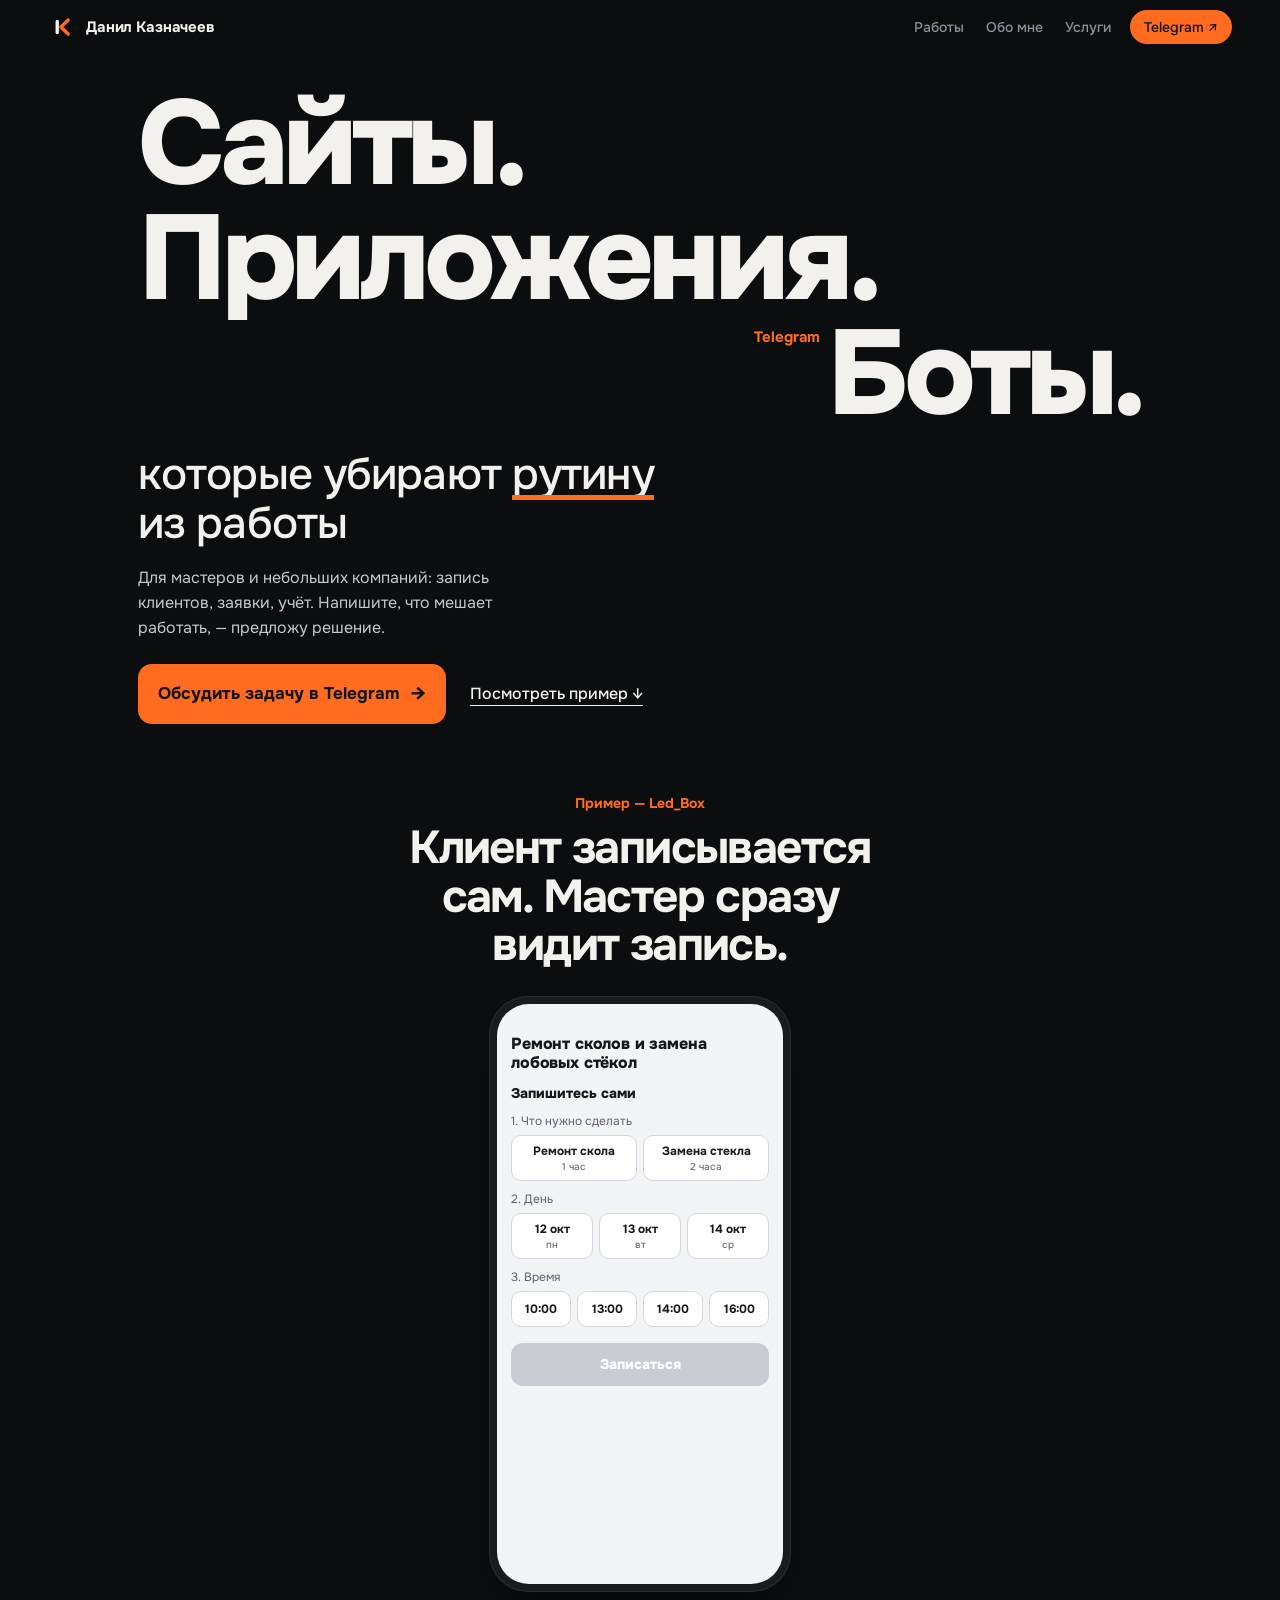
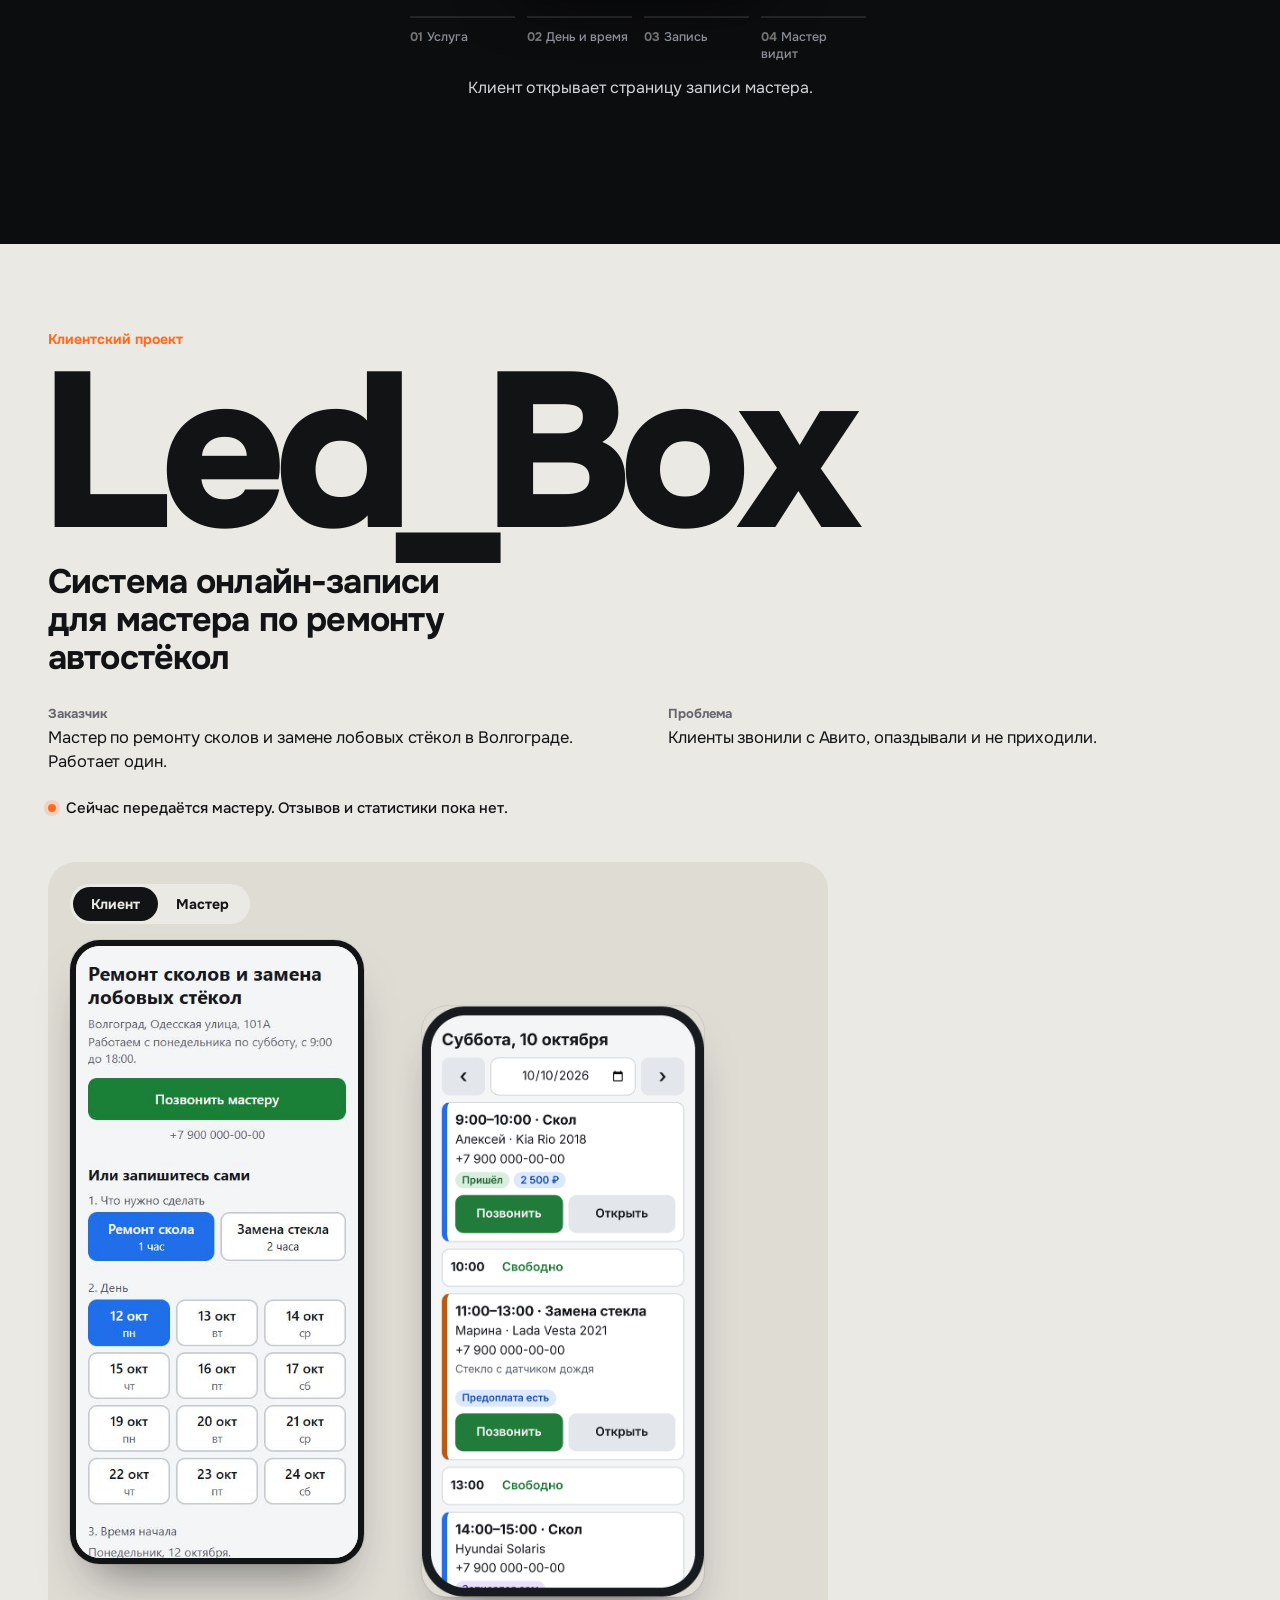
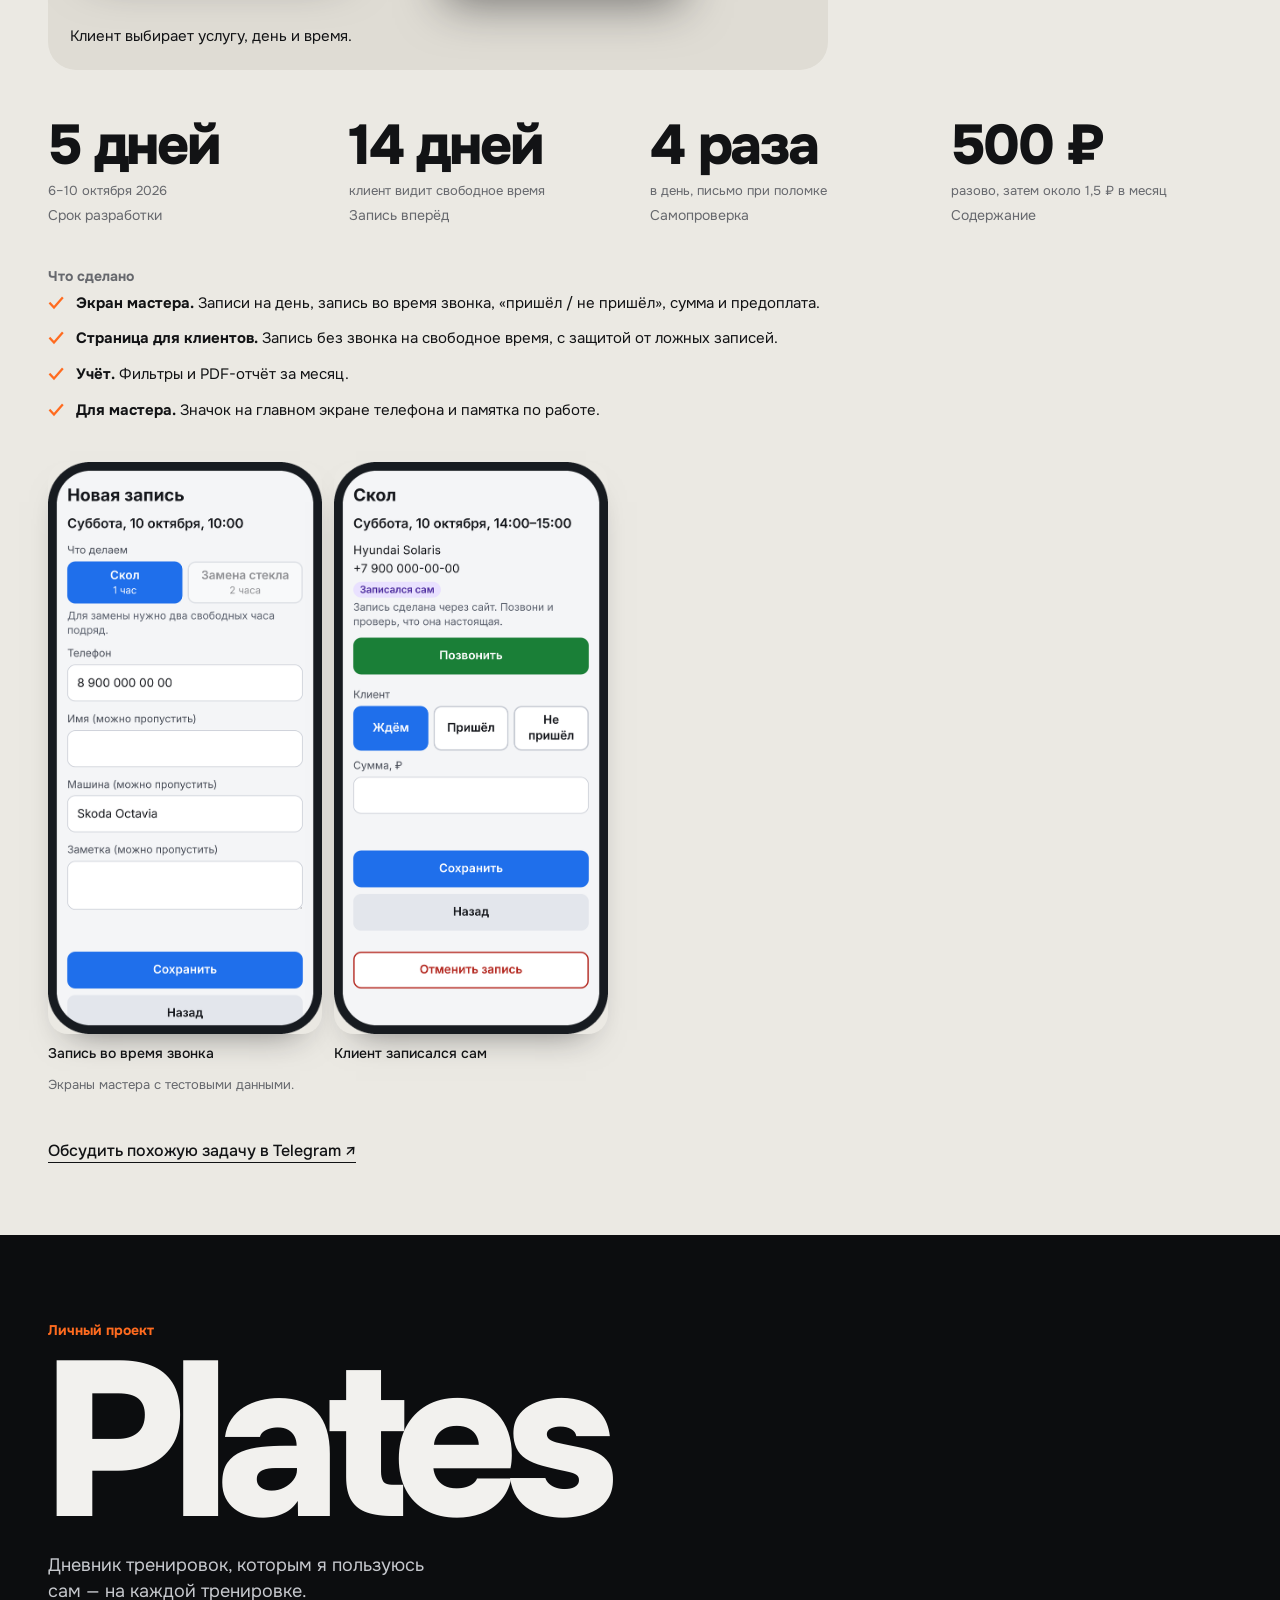
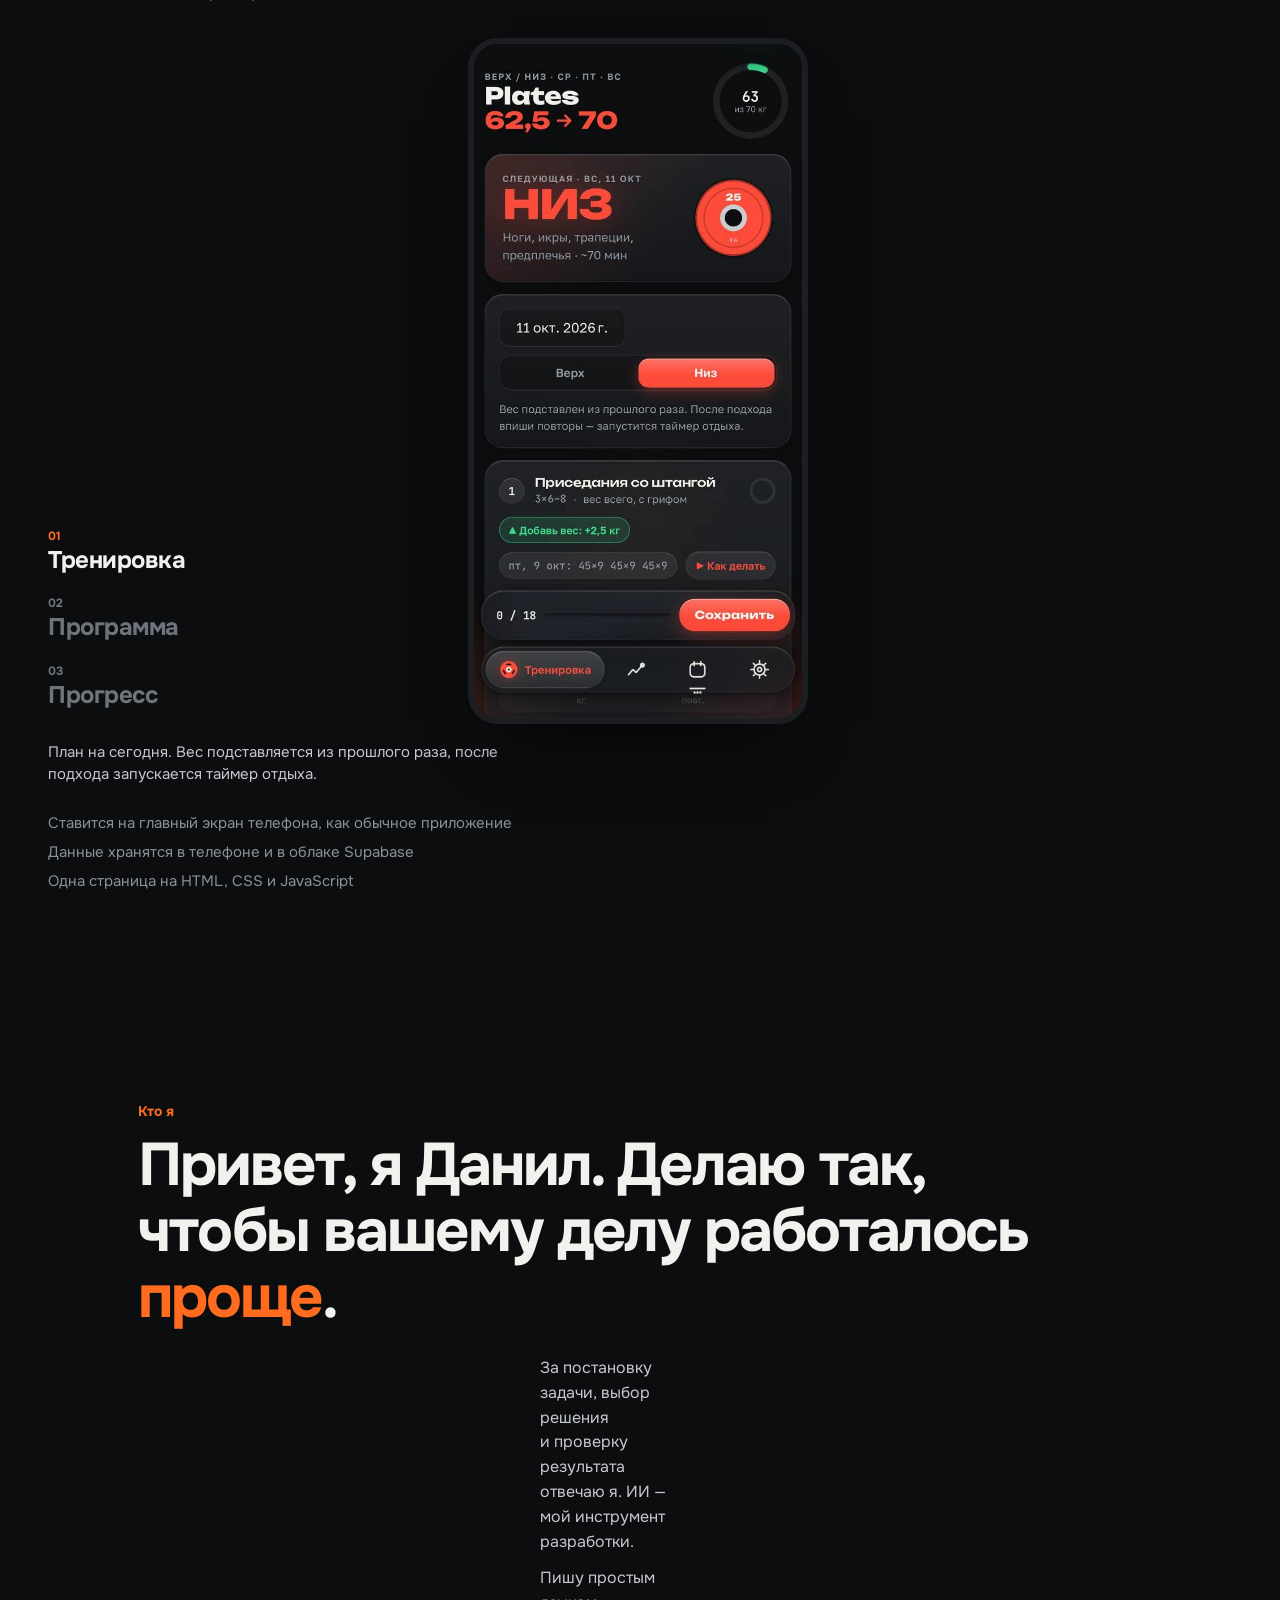
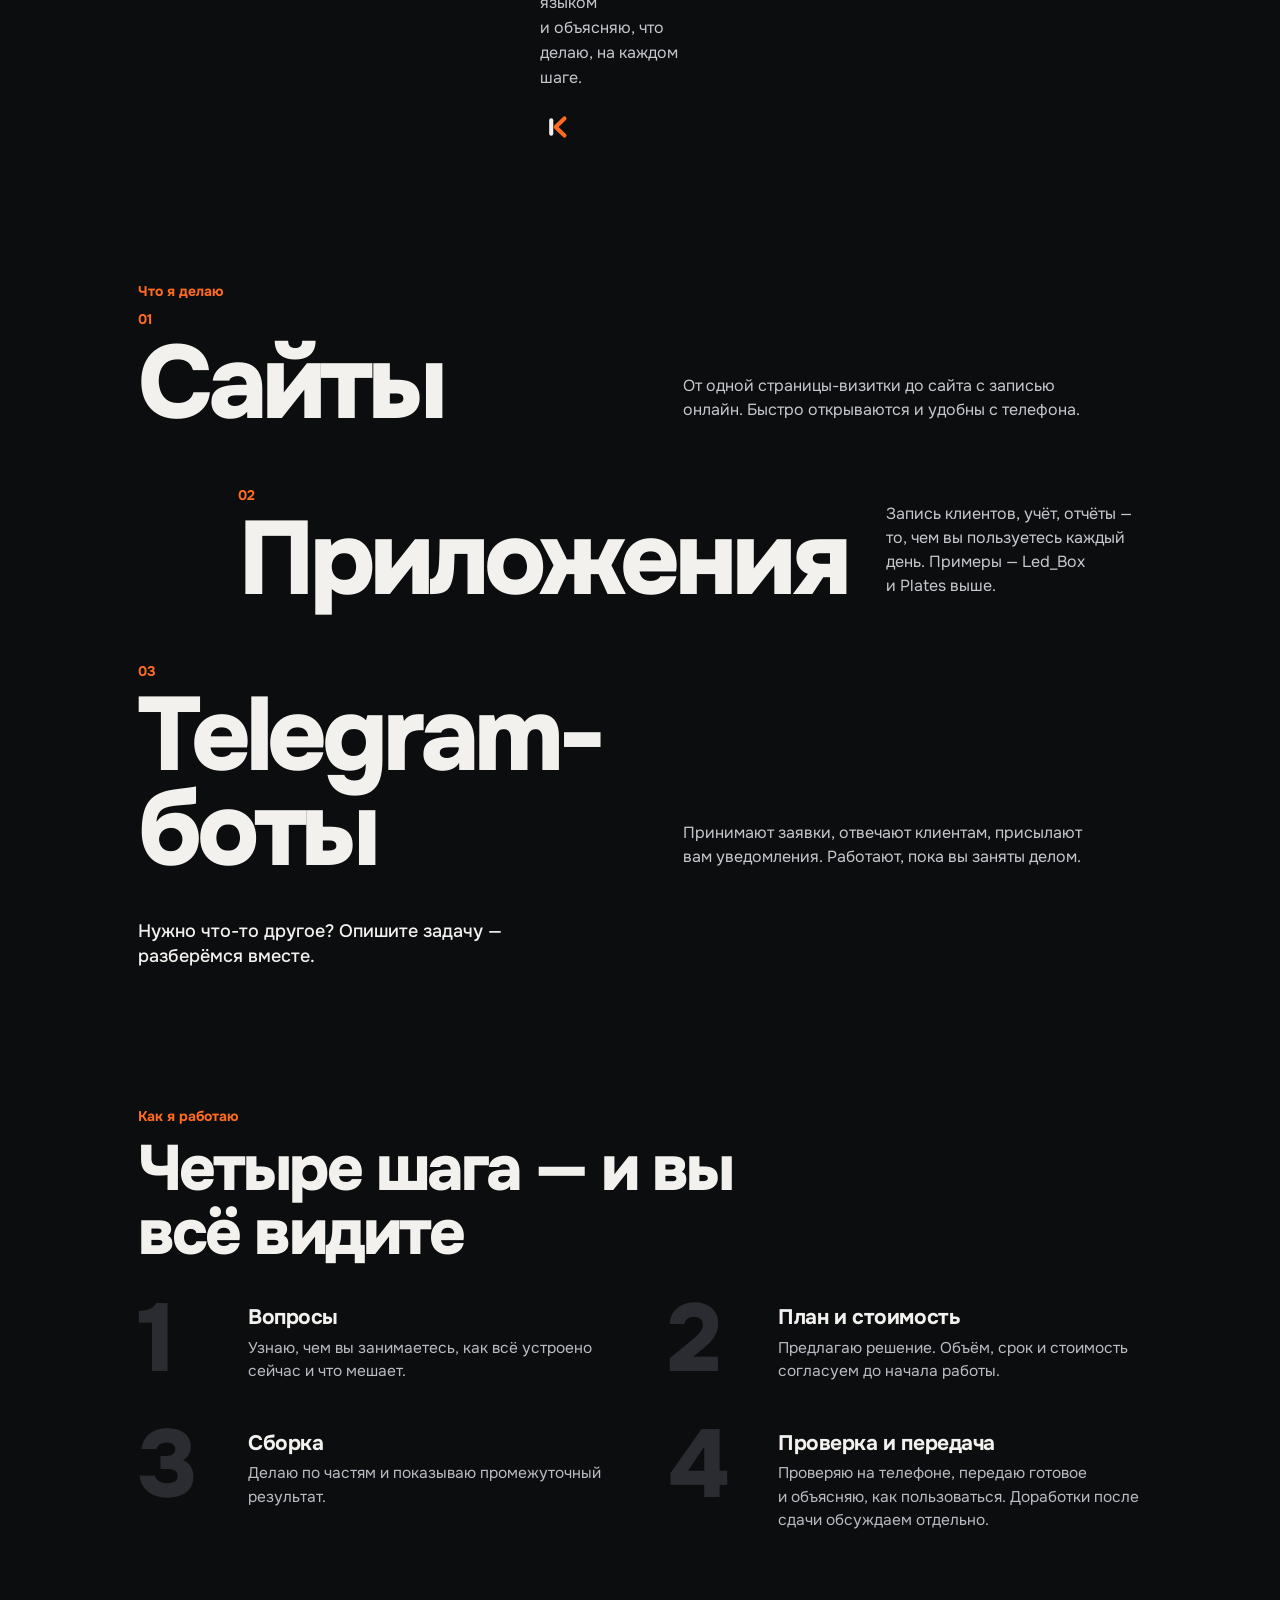
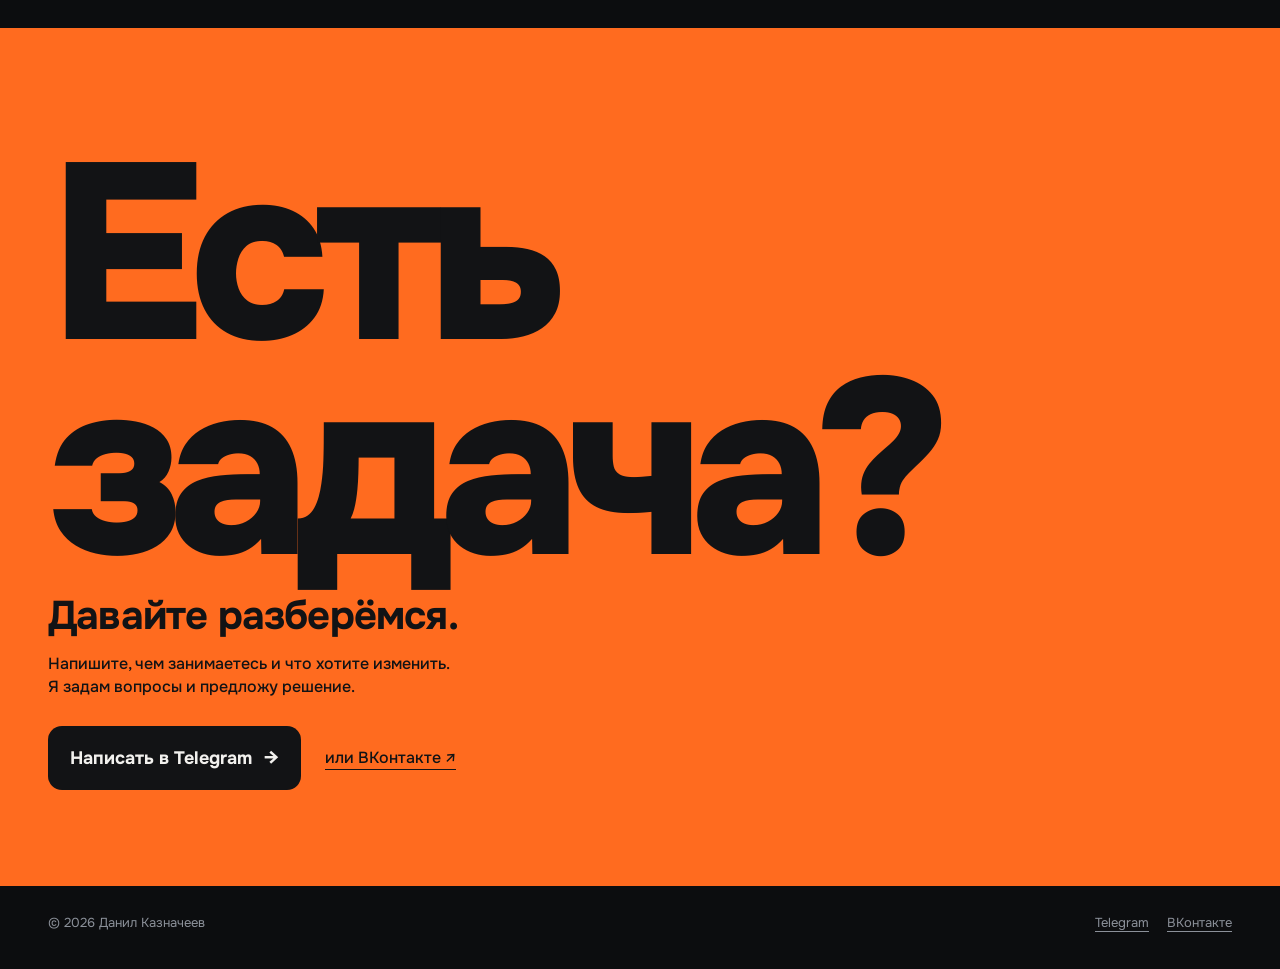
==== index.html @ 3fc82b59 "Add files via upload" ====
﻿<!doctype html>
<html lang="ru">
<head>
  <meta charset="utf-8">
  <meta name="viewport" content="width=device-width, initial-scale=1">
  <title>Данил Казначеев — сайты, приложения и Telegram-боты</title>
  <meta name="description" content="Делаю сайты, приложения и Telegram-боты для мастеров и малого бизнеса: запись клиентов, заявки, учёт.">
  <meta name="theme-color" content="#0c0d0f">
  <link rel="icon" href="favicon.svg" type="image/svg+xml">
  <link rel="apple-touch-icon" href="img/apple-touch-icon.png">

  <!-- Превью ссылки в Telegram и ВК. После выкладки в интернет
       поменять адрес картинки на полный: https://<адрес сайта>/img/preview.png -->
  <meta property="og:type" content="website">
  <meta property="og:title" content="Данил Казначеев — сайты, приложения и Telegram-боты">
  <meta property="og:description" content="Для мастеров и малого бизнеса: запись клиентов, заявки, учёт.">
  <meta property="og:image" content="img/preview.png">
  <meta property="og:image:width" content="1200">
  <meta property="og:image:height" content="630">
  <meta name="twitter:card" content="summary_large_image">

  <link rel="preconnect" href="https://fonts.googleapis.com">
  <link rel="preconnect" href="https://fonts.gstatic.com" crossorigin>
  <link href="https://fonts.googleapis.com/css2?family=Onest:wght@400;500;700;800&display=swap" rel="stylesheet">
  <link rel="stylesheet" href="style.css?v=5">
  <!-- Метка «скрипты работают»: без неё всё видно сразу, без анимаций -->
  <script>document.documentElement.classList.add("js");</script>
</head>
<body>

  <!-- ===================== ШАПКА ===================== -->
  <header class="bar">
    <a class="bar__brand" href="#top" aria-label="Данил Казначеев, наверх">
      <svg class="kmark" viewBox="0 0 100 100" aria-hidden="true"><rect x="27" y="24" width="12" height="52" rx="6"/><polyline points="72,25 46,50 72,75"/></svg>
      <span class="bar__name">Данил Казначеев</span>
    </a>
    <nav class="bar__nav" aria-label="Разделы страницы">
      <a href="#ledbox" data-for="ledbox plates">Работы</a>
      <a href="#kto" data-for="kto">Обо мне</a>
      <a href="#uslugi" data-for="uslugi kak">Услуги</a>
    </nav>
    <a class="bar__cta" href="https://t.me/gagheie" target="_blank" rel="noopener">Telegram <span aria-hidden="true">↗</span></a>
  </header>

  <main>

    <!-- ===================== ПЕРВЫЙ ЭКРАН + ДЕМО ===================== -->
    <section class="hero" id="top" data-scene>

      <h1 class="hero__title">
        <span class="ln"><span>Сайты.</span></span>
        <span class="ln"><span>Приложения.</span></span>
        <span class="ln ln--right"><span><sup class="tag">Telegram</sup>Боты.</span></span>
      </h1>

      <p class="hero__sub fade" style="--d:4">которые убирают <span class="mark">рутину</span> из&nbsp;работы</p>

      <p class="hero__lead fade" style="--d:5">Для мастеров и&nbsp;небольших компаний: запись клиентов, заявки, учёт. Напишите, что мешает работать, — предложу решение.</p>

      <div class="hero__actions fade" style="--d:6">
        <a class="btn" href="https://t.me/gagheie" target="_blank" rel="noopener">Обсудить задачу в&nbsp;Telegram <span class="btn__arrow" aria-hidden="true">→</span></a>
        <a class="link" href="#demoBox">Посмотреть пример ↓</a>
      </div>

      <!-- Демо Led_Box: телефон поднимается при прокрутке, затем идёт сценарий записи -->
      <figure class="demo" id="demoBox">
        <div class="demo__intro">
          <p class="kicker">Пример — Led_Box</p>
          <h2 class="demo__title">Клиент записывается сам. Мастер сразу видит запись.</h2>
        </div>

        <div class="crop">
          <div class="phone" aria-hidden="true">
            <div class="phone__screen" id="demo">
              <div class="scr is-active" data-scr="client">
                <p class="scr__title">Ремонт сколов и замена лобовых стёкол</p>
                <p class="scr__h">Запишитесь сами</p>
                <p class="scr__label">1. Что нужно сделать</p>
                <div class="row">
                  <span class="opt" data-t="svc">Ремонт скола<small>1 час</small></span>
                  <span class="opt">Замена стекла<small>2 часа</small></span>
                </div>
                <p class="scr__label">2. День</p>
                <div class="row row--3">
                  <span class="opt">12 окт<small>пн</small></span>
                  <span class="opt" data-t="day">13 окт<small>вт</small></span>
                  <span class="opt">14 окт<small>ср</small></span>
                </div>
                <p class="scr__label">3. Время</p>
                <div class="row row--4">
                  <span class="opt opt--sm">10:00</span>
                  <span class="opt opt--sm">13:00</span>
                  <span class="opt opt--sm" data-t="time">14:00</span>
                  <span class="opt opt--sm">16:00</span>
                </div>
                <span class="go" data-t="go">Записаться</span>
                <div class="done">
                  <span class="done__ok">✓</span>
                  <b>Вы записаны</b>
                  <span>вт, 13 октября, 14:00</span>
                </div>
              </div>
              <div class="scr" data-scr="master">
                <p class="scr__h">Вторник, 13 октября</p>
                <div class="slot slot--busy"><b>10:00–11:00 · Скол</b><span>Kia Rio</span><em class="tag-ui tag-ui--green">Пришёл</em></div>
                <div class="slot"><b>13:00</b><span class="free">Свободно</span></div>
                <div class="slot slot--new"><b>14:00–15:00 · Скол</b><span>Новый клиент</span><em class="tag-ui tag-ui--violet">Записался сам</em></div>
                <div class="slot"><b>16:00</b><span class="free">Свободно</span></div>
              </div>
              <div class="toast"><span class="toast__dot"></span>Новая запись: 14:00, скол</div>
              <span class="finger"></span>
            </div>
          </div>
        </div>

        <!-- Шаги сценария: подсвечиваются вместе с демо -->
        <ol class="steps" aria-label="Шаги сценария">
          <li><b>01</b>Услуга</li>
          <li><b>02</b>День и время</li>
          <li><b>03</b>Запись</li>
          <li><b>04</b>Мастер видит</li>
        </ol>
        <p class="demo__cap" id="demoCap">Клиент открывает страницу записи мастера.</p>
      </figure>
    </section>

    <!-- ===================== LED_BOX — КЛИЕНТСКИЙ ПРОЕКТ (светлый) ===================== -->
    <section class="paper" id="ledbox" aria-labelledby="ledboxTitle">

      <p class="kicker" data-reveal>Клиентский проект</p>
      <h2 class="giant" id="ledboxTitle" data-reveal>Led_Box</h2>
      <p class="case-what" data-reveal>Система онлайн-записи для&nbsp;мастера по&nbsp;ремонту автостёкол</p>

      <dl class="brief">
        <div data-reveal>
          <dt>Заказчик</dt>
          <dd>Мастер по&nbsp;ремонту сколов и&nbsp;замене лобовых стёкол в&nbsp;Волгограде. Работает один.</dd>
        </div>
        <div data-reveal>
          <dt>Проблема</dt>
          <dd>Клиенты звонили с&nbsp;Авито, опаздывали и&nbsp;не&nbsp;приходили.</dd>
        </div>
      </dl>
      <p class="case-status" data-reveal><span class="dot" aria-hidden="true"></span>Сейчас передаётся мастеру. Отзывов и&nbsp;статистики пока нет.</p>

      <!-- Интерфейс: переключатель и пара экранов -->
      <div class="viewer" data-reveal>
        <div class="switch" role="group" aria-label="Какой экран показать крупно">
          <button type="button" data-show="client" aria-pressed="true">Клиент</button>
          <button type="button" data-show="master" aria-pressed="false">Мастер</button>
        </div>
        <div class="pair" id="pair" data-front="client">
          <figure class="pair__shot pair__shot--client" data-shot="client">
            <button class="pair__hit" type="button" aria-label="Показать экран клиента крупно"></button>
            <img src="img/ledbox-zapis-klient.jpg" alt="Страница записи для клиентов: выбор услуги и дня" width="375" height="812" decoding="async">
          </figure>
          <figure class="pair__shot pair__shot--master" data-shot="master">
            <button class="pair__hit" type="button" aria-label="Показать экран мастера крупно"></button>
            <img src="img/ledbox-ekran-den.png" alt="Экран мастера: записи на день" width="625" height="1306" decoding="async">
          </figure>
        </div>
        <p class="pair__cap" id="pairCap">Клиент выбирает услугу, день и&nbsp;время.</p>
      </div>

      <!-- Характеристики — крупные числа -->
      <dl class="spec" data-reveal>
        <div><dt>Срок разработки</dt><dd>5 дней <span>6–10 октября 2026</span></dd></div>
        <div><dt>Запись вперёд</dt><dd>14 дней <span>клиент видит свободное время</span></dd></div>
        <div><dt>Самопроверка</dt><dd>4 раза <span>в&nbsp;день, письмо при поломке</span></dd></div>
        <div><dt>Содержание</dt><dd>500 ₽ <span>разово, затем около 1,5 ₽ в&nbsp;месяц</span></dd></div>
      </dl>

      <div class="done-list" data-reveal>
        <p class="label">Что сделано</p>
        <ul>
          <li><b>Экран мастера.</b> Записи на&nbsp;день, запись во&nbsp;время звонка, «пришёл / не&nbsp;пришёл», сумма и&nbsp;предоплата.</li>
          <li><b>Страница для клиентов.</b> Запись без звонка на&nbsp;свободное время, с&nbsp;защитой от&nbsp;ложных записей.</li>
          <li><b>Учёт.</b> Фильтры и&nbsp;PDF-отчёт за&nbsp;месяц.</li>
          <li><b>Для мастера.</b> Значок на&nbsp;главном экране телефона и&nbsp;памятка по&nbsp;работе.</li>
        </ul>
      </div>

      <div class="duo" data-reveal>
        <figure><img src="img/ledbox-ekran-novaya-zapis.png" alt="Экран новой записи" width="625" height="1306" loading="lazy" decoding="async"><figcaption>Запись во&nbsp;время звонка</figcaption></figure>
        <figure><img src="img/ledbox-ekran-zapisalsya-sam.png" alt="Запись, которую клиент сделал сам" width="625" height="1306" loading="lazy" decoding="async"><figcaption>Клиент записался сам</figcaption></figure>
      </div>
      <p class="duo__note">Экраны мастера с&nbsp;тестовыми данными.</p>

      <a class="link paper__cta" href="https://t.me/gagheie" target="_blank" rel="noopener" data-reveal>Обсудить похожую задачу в&nbsp;Telegram ↗</a>
    </section>

    <!-- ===================== PLATES — ЛИЧНЫЙ ПРОЕКТ (тёмный) ===================== -->
    <section class="plates" id="plates" aria-labelledby="platesTitle">
      <p class="kicker" data-reveal>Личный проект</p>
      <h2 class="plates__name" id="platesTitle" data-reveal>Plates</h2>
      <p class="plates__lead" data-reveal>Дневник тренировок, которым я&nbsp;пользуюсь сам — на&nbsp;каждой тренировке.</p>

      <div class="plates__stage" data-reveal>
        <div class="plates__tabs" role="tablist" aria-label="Экраны Plates">
          <button type="button" role="tab" id="pt-0" aria-selected="true" aria-controls="platesScreen" tabindex="0"><span>01</span>Тренировка</button>
          <button type="button" role="tab" id="pt-1" aria-selected="false" aria-controls="platesScreen" tabindex="-1"><span>02</span>Программа</button>
          <button type="button" role="tab" id="pt-2" aria-selected="false" aria-controls="platesScreen" tabindex="-1"><span>03</span>Прогресс</button>
        </div>
        <figure class="plates__screen" id="platesScreen" role="tabpanel" aria-labelledby="pt-0" aria-describedby="platesCap" data-active="0">
          <img src="img/plates-trenirovka.jpg" alt="Plates: тренировка на сегодня" width="590" height="1190" loading="lazy" decoding="async">
          <img src="img/plates-programma.jpg" alt="Plates: программа ближайших тренировок" width="590" height="1190" loading="lazy" decoding="async" aria-hidden="true">
          <img src="img/plates-progress.jpg" alt="Plates: график веса тела" width="590" height="1190" loading="lazy" decoding="async" aria-hidden="true">
        </figure>
      </div>
      <p class="plates__cap" id="platesCap" aria-live="polite">План на&nbsp;сегодня. Вес подставляется из&nbsp;прошлого раза, после подхода запускается таймер отдыха.</p>

      <ul class="plates__facts" data-reveal>
        <li>Ставится на&nbsp;главный экран телефона, как обычное приложение</li>
        <li>Данные хранятся в&nbsp;телефоне и&nbsp;в&nbsp;облаке Supabase</li>
        <li>Одна страница на&nbsp;HTML, CSS и&nbsp;JavaScript</li>
      </ul>
    </section>

    <!-- ===================== КТО Я ===================== -->
    <section class="about" id="kto" aria-labelledby="aboutTitle">
      <p class="kicker" data-reveal>Кто я</p>
      <h2 class="about__say" id="aboutTitle" data-reveal>Привет, я&nbsp;Данил. Делаю так, чтобы вашему делу работалось <span class="accent">проще</span>.</h2>
      <div class="about__more" data-reveal>
        <p>За&nbsp;постановку задачи, выбор решения и&nbsp;проверку результата отвечаю я. ИИ&nbsp;— мой инструмент разработки.</p>
        <p>Пишу простым языком и&nbsp;объясняю, что делаю, на&nbsp;каждом шаге.</p>
        <svg class="kmark about__sign" viewBox="0 0 100 100" aria-hidden="true"><rect x="27" y="24" width="12" height="52" rx="6"/><polyline points="72,25 46,50 72,75"/></svg>
      </div>
    </section>

    <!-- ===================== УСЛУГИ: крупный список лесенкой ===================== -->
    <section class="svc" id="uslugi" aria-labelledby="svcTitle">
      <p class="kicker" data-reveal>Что я делаю</p>
      <h2 class="visually-hidden" id="svcTitle">Услуги</h2>
      <ol class="svc__list">
        <li class="svc__item" data-reveal>
          <h3 class="svc__name"><span class="svc__num">01</span>Сайты</h3>
          <p>От одной страницы-визитки до&nbsp;сайта с&nbsp;записью онлайн. Быстро открываются и&nbsp;удобны с&nbsp;телефона.</p>
        </li>
        <li class="svc__item svc__item--shift" data-reveal>
          <h3 class="svc__name"><span class="svc__num">02</span>Приложения</h3>
          <p>Запись клиентов, учёт, отчёты — то, чем вы пользуетесь каждый день. Примеры&nbsp;— Led_Box и&nbsp;Plates выше.</p>
        </li>
        <li class="svc__item" data-reveal>
          <h3 class="svc__name"><span class="svc__num">03</span>Telegram-боты</h3>
          <p>Принимают заявки, отвечают клиентам, присылают вам уведомления. Работают, пока вы заняты делом.</p>
        </li>
      </ol>
      <p class="svc__other" data-reveal>Нужно что-то другое? Опишите задачу&nbsp;— разберёмся вместе.</p>
    </section>

    <!-- ===================== КАК Я РАБОТАЮ ===================== -->
    <section class="flow" id="kak" aria-labelledby="flowTitle">
      <p class="kicker" data-reveal>Как я работаю</p>
      <h2 class="flow__title" id="flowTitle" data-reveal>Четыре шага — и&nbsp;вы всё видите</h2>
      <ol class="flow__list">
        <li class="flow__step" data-reveal><span class="flow__n" aria-hidden="true">1</span><div><h3>Вопросы</h3><p>Узнаю, чем вы занимаетесь, как всё устроено сейчас и&nbsp;что мешает.</p></div></li>
        <li class="flow__step" data-reveal><span class="flow__n" aria-hidden="true">2</span><div><h3>План и&nbsp;стоимость</h3><p>Предлагаю решение. Объём, срок и&nbsp;стоимость согласуем до&nbsp;начала работы.</p></div></li>
        <li class="flow__step" data-reveal><span class="flow__n" aria-hidden="true">3</span><div><h3>Сборка</h3><p>Делаю по&nbsp;частям и&nbsp;показываю промежуточный результат.</p></div></li>
        <li class="flow__step" data-reveal><span class="flow__n" aria-hidden="true">4</span><div><h3>Проверка и&nbsp;передача</h3><p>Проверяю на&nbsp;телефоне, передаю готовое и&nbsp;объясняю, как пользоваться. Доработки после сдачи обсуждаем отдельно.</p></div></li>
      </ol>
    </section>

    <!-- ===================== ФИНАЛ: оранжевый плакат ===================== -->
    <section class="final" id="kontakty" aria-labelledby="finalTitle">
      <h2 class="final__title" id="finalTitle" data-reveal>Есть<br>задача?</h2>
      <p class="final__sub" data-reveal>Давайте разберёмся.</p>
      <p class="final__note" data-reveal>Напишите, чем занимаетесь и&nbsp;что хотите изменить. Я&nbsp;задам вопросы и&nbsp;предложу решение.</p>
      <div class="final__actions">
        <a class="btn btn--ink" href="https://t.me/gagheie" target="_blank" rel="noopener">Написать в&nbsp;Telegram <span class="btn__arrow" aria-hidden="true">→</span></a>
        <a class="link" href="https://vk.ru/undeniablex" target="_blank" rel="noopener">или ВКонтакте ↗</a>
      </div>
    </section>

  </main>

  <footer class="foot">
    <span>© 2026 Данил Казначеев</span>
    <span class="foot__links"><a href="https://t.me/gagheie" target="_blank" rel="noopener">Telegram</a><a href="https://vk.ru/undeniablex" target="_blank" rel="noopener">ВКонтакте</a></span>
  </footer>

  <script src="script.js?v=5"></script>
</body>
</html>
---- style.css ----
/* =========================================================
   Портфолио Данила Казначеева.
   Creative Digital Minimalism + Cinematic Motion:
   крупная типографика, пространство, тёмный фон, оранжевый акцент.
   Главное движение — подъём телефона при прокрутке (скрипт пишет transform
   прямо нужным элементам, раз за кадр).

   1. Основа          6. Led_Box (светлый)
   2. Шапка           7. Plates
   3. Кнопки, ссылки  8. Кто я, Услуги, Как я работаю
   4. Первый экран    9. Финал, подвал
   5. Демо в телефоне 10. Компьютер, узкие экраны, меньше движения
   ========================================================= */

/* ---------- 1. Основа ---------- */
:root {
  --ink: #0c0d0f;          /* тёмный фон */
  --paper: #ebe9e3;        /* светлая «бумага» кейса */
  --paper-ink: #121315;    /* текст на светлом и оранжевом */
  --text: #f2f1ee;
  --soft: #c6c8cd;         /* второстепенный текст на тёмном */
  --muted: #8b9099;
  --muted-ink: #66686d;    /* второстепенный текст на светлом */
  --signal: #ff6b1f;       /* оранжевый акцент */
  --pad: 16px;
  --ease: cubic-bezier(.2, .7, .1, 1);       /* отклик интерфейса: кнопки, вкладки */
  --ease-calm: cubic-bezier(.25, .1, .25, 1); /* спокойное появление блоков */
  --sans: "Onest", system-ui, -apple-system, "Segoe UI", sans-serif;
}

* { box-sizing: border-box; }
html { scroll-behavior: smooth; }
body {
  margin: 0; background: var(--ink); color: var(--text);
  font: 400 16px/1.55 var(--sans); -webkit-font-smoothing: antialiased;
  overflow-x: hidden;
}
img { display: block; max-width: 100%; height: auto; }
a { color: inherit; }
p { margin: 0; }
section[id] { scroll-margin-top: 56px; } /* переход по меню не прячет заголовок под шапку */

:focus-visible { outline: 2px solid var(--signal); outline-offset: 3px; border-radius: 6px; }
.final :focus-visible { outline-color: var(--paper-ink); }

.visually-hidden {
  position: absolute !important; width: 1px; height: 1px; overflow: hidden;
  clip: rect(0 0 0 0); clip-path: inset(50%); white-space: nowrap;
}

.kicker { margin-bottom: 14px; font: 700 14px/1 var(--sans); color: var(--signal); }
.accent { color: var(--signal); }
.dot {
  flex-shrink: 0; width: 8px; height: 8px; border-radius: 50%;
  background: var(--signal); box-shadow: 0 0 0 4px rgba(255, 107, 31, .18);
}

/* Появление блоков: контент виден по умолчанию. Скрипт прячет (.will-reveal)
   только то, что на старте ниже экрана, и показывает заранее (.is-in).
   Одна длительность и одна кривая для всех блоков; сдвиг небольшой,
   прозрачность приходит чуть раньше сдвига — без «рывка снизу». */
.js [data-reveal].will-reveal { opacity: 0; transform: translate3d(0, 14px, 0); }
.js [data-reveal].is-in { transition: opacity .8s var(--ease-calm), transform 1.1s var(--ease-calm); }

/* ---------- 2. Шапка ---------- */
.bar {
  position: sticky; top: 0; z-index: 20;
  display: flex; align-items: center; gap: 12px;
  padding: 10px var(--pad); padding-top: max(10px, env(safe-area-inset-top));
  background: rgba(12, 13, 15, .94); /* без размытия фона: на iPhone оно пересчитывается каждый кадр прокрутки */
  transition: background .3s;
}
.bar__brand { display: inline-flex; align-items: center; gap: 10px; text-decoration: none; flex-shrink: 0; }
.bar__name { display: none; font: 700 15px/1 var(--sans); letter-spacing: -.01em; white-space: nowrap; }
.kmark { width: 28px; height: 28px; }
.kmark rect { fill: var(--text); }
.kmark polyline { fill: none; stroke: var(--signal); stroke-width: 12; stroke-linecap: round; stroke-linejoin: round; }

.bar__nav { display: flex; gap: 2px; margin-left: auto; }
.bar__nav a {
  padding: 10px 7px; border-radius: 8px; text-decoration: none; white-space: nowrap;
  font: 500 14px/1 var(--sans); color: var(--muted); transition: color .25s;
}
.bar__nav a:hover, .bar__nav a.is-here { color: var(--text); }

.bar__cta {
  flex-shrink: 0; padding: 10px 14px; border-radius: 999px; text-decoration: none;
  font: 500 14px/1 var(--sans); background: var(--signal); color: var(--paper-ink);
  transition: transform .18s var(--ease), background .25s, color .25s;
}
.bar__cta:active { transform: scale(.96); }

/* Над оранжевым финалом шапка плотная, кнопка белая — чтобы не сливались */
.bar.on-signal { background: var(--ink); }
.bar.on-signal .bar__cta { background: var(--text); color: var(--ink); }

/* ---------- 3. Кнопки и ссылки ---------- */
.btn {
  display: flex; align-items: center; justify-content: space-between; gap: 12px;
  width: 100%; padding: 18px 20px; border-radius: 14px; text-decoration: none;
  font: 700 17px/1.2 var(--sans); background: var(--signal); color: var(--paper-ink);
  transition: transform .18s var(--ease), background .25s, color .25s;
  -webkit-tap-highlight-color: transparent;
}
.btn:active { transform: scale(.98); }
.btn__arrow { font-size: 20px; transition: transform .3s var(--ease); }
.btn:hover .btn__arrow, .btn:active .btn__arrow { transform: translateX(5px); }
.btn--ink { background: var(--paper-ink); color: var(--text); }

.link {
  display: inline-block; padding: 10px 0;
  font: 500 16px/1.3 var(--sans);
  text-decoration: underline; text-underline-offset: 6px; text-decoration-thickness: 1px;
  transition: transform .18s var(--ease);
}
.link:active { transform: translateY(1px); }

/* ---------- 4. Первый экран ---------- */
.hero { padding: 36px var(--pad) 88px; overflow-x: hidden; overflow-x: clip; }
.hero__title {
  margin: 0; font-weight: 800; letter-spacing: -.045em; line-height: .92;
  font-size: clamp(44px, 14vw, 120px);
}
.ln { display: block; overflow: hidden; padding-bottom: .04em; }
.ln > span { display: inline-block; }
.ln--right { text-align: right; }
.tag {
  display: inline-block; vertical-align: top; margin: .62em .45em 0 0;
  font: 700 15px/1 var(--sans); letter-spacing: -.01em; color: var(--signal);
}
.hero__sub {
  margin-top: 14px; max-width: 15em;
  font-weight: 500; letter-spacing: -.02em; line-height: 1.12; font-size: clamp(24px, 7vw, 44px);
}
.mark { position: relative; white-space: nowrap; }
.mark::after {
  content: ""; position: absolute; left: 0; right: 0; bottom: .02em; height: .12em;
  background: var(--signal); transform-origin: left;
}
.hero__lead { margin-top: 18px; max-width: 34ch; color: var(--soft); }
.hero__actions { margin-top: 24px; display: grid; gap: 4px; justify-items: start; }

/* Появление: строки выезжают из-под «маски», затем подчёркивание */
.js .hero__title .ln > span { transform: translateY(105%); animation: lineUp .75s var(--ease) forwards; }
.js .hero__title .ln:nth-child(2) > span { animation-delay: .09s; }
.js .hero__title .ln:nth-child(3) > span { animation-delay: .18s; }
.js .mark::after { transform: scaleX(0); animation: draw .6s var(--ease) .75s forwards; }
.js .fade { opacity: 0; transform: translateY(12px); animation: fade .6s var(--ease) forwards; animation-delay: calc(.12s * var(--d)); }
@keyframes lineUp { to { transform: none; } }
@keyframes draw { to { transform: scaleX(1); } }
@keyframes fade { to { opacity: 1; transform: none; } }

/* Сцена подъёма телефона — нативная CSS-анимация от прокрутки (scroll-driven).
   Шкала (timeline): view-timeline «--rise» рамки .crop — она сама не двигается.
   Диапазон: от «центр рамки на нижнем крае экрана» (entry 50%)
   до «центр рамки в центре экрана» (cover 50%).
   Скрипт ничего не считает в кадре — только узнаёт, что сцена закончилась.
   Без поддержки animation-timeline и при «меньше движения» правило не
   применяется: телефон, заголовок и шаги просто стоят на месте. */
@supports (animation-timeline: view()) {
  @media (prefers-reduced-motion: no-preference) {
    .hero { timeline-scope: --rise; } /* шкалу рамки видят заголовок и шаги */
    .crop { view-timeline: --rise block; }

    .phone, .hero .ln, .demo__intro, .steps, .demo__cap {
      animation-timeline: --rise;
      animation-range: entry 50% cover 50%;
      animation-fill-mode: both;
      animation-duration: auto;
      /* Мягкий старт и мягкая остановка, как у прежней кривой */
      animation-timing-function: cubic-bezier(.45, 0, .55, 1);
    }
    .phone { animation-name: phoneRise; }
    .hero .ln:nth-child(1) { animation-name: lnOut1; }
    .hero .ln:nth-child(2) { animation-name: lnOut2; }
    .hero .ln:nth-child(3) { animation-name: lnOut3; }
    .demo__intro { animation-name: introLag; }
    .steps, .demo__cap { animation-name: lateIn; }
  }
}
/* Телефон: чуть ниже, наклон 18°, масштаб .88 → ровно и scale(1) */
@keyframes phoneRise {
  from { transform: translate3d(0, 56px, 0) rotateX(18deg) scale(.88); }
  to   { transform: translate3d(0, 0, 0) rotateX(0deg) scale(1); }
}
/* Строки заголовка расходятся и бледнеют */
@keyframes lnOut1 { to { transform: translate3d(-18%, 0, 0); opacity: .3; } }
@keyframes lnOut2 { to { transform: translate3d(7%, 0, 0);   opacity: .45; } }
@keyframes lnOut3 { to { transform: translate3d(22%, 0, 0);  opacity: .3; } }
/* Заголовок демо чуть «отстаёт» */
@keyframes introLag { to { transform: translate3d(0, 18px, 0); opacity: .75; } }
/* Шаги и подпись проявляются в последней части пути */
@keyframes lateIn {
  0%, 55% { opacity: 0; transform: translate3d(0, 16px, 0); }
  100%    { opacity: 1; transform: translate3d(0, 0, 0); }
}

/* ---------- 5. Демо в телефоне ---------- */
.demo { margin: 88px 0 0; }
.demo__title { margin: 0; max-width: 11em; font: 700 clamp(28px, 8.2vw, 46px)/1.05 var(--sans); letter-spacing: -.035em; }

/* .crop не двигается: по ней браузер ведёт шкалу сцены */
.crop { position: relative; display: grid; place-items: center; padding: 28px 0 8px; perspective: 1100px; }
.phone {
  width: min(268px, 74vw); padding: 7px; border-radius: 38px;
  background: #1a1b1f; box-shadow: 0 0 0 1px #2a2c31, 0 30px 60px -30px rgba(0, 0, 0, .9);
  /* Телефон «встаёт» из наклона: подъём, наклон, масштаб (анимация phoneRise) */
  transform-origin: 50% 90%;
  -webkit-backface-visibility: hidden; backface-visibility: hidden; /* без мерцания 3D-слоя в Safari */
}
.phone__screen {
  position: relative; height: 520px; border-radius: 32px; overflow: hidden;
  contain: layout paint; /* перестройка внутри экрана демо не задевает страницу */
  background: #f3f4f6; color: #16181d; font: 400 12px/1.35 var(--sans);
}
.scr {
  position: absolute; inset: 0; padding: 30px 14px 14px;
  opacity: 0; transform: translateX(24px); transition: opacity .45s var(--ease), transform .45s var(--ease);
}
.scr.is-active { opacity: 1; transform: none; }
.scr.is-left { transform: translateX(-24px); }
.scr__title { margin-bottom: 12px; font-size: 16px; font-weight: 800; line-height: 1.2; letter-spacing: -.01em; }
.scr__h { margin-bottom: 8px; font-size: 14px; font-weight: 800; }
.scr__label { margin: 10px 0 6px; color: #5b616e; }
.row { display: grid; grid-template-columns: 1fr 1fr; gap: 6px; }
.row--3 { grid-template-columns: repeat(3, 1fr); }
.row--4 { grid-template-columns: repeat(4, 1fr); }
.opt {
  display: block; padding: 7px 3px; border: 1.5px solid #d4d7dd; border-radius: 10px;
  background: #fff; text-align: center; font-weight: 700; font-size: 12px;
  transition: background .25s, color .25s, border-color .25s, transform .15s;
}
.opt small { display: block; font-weight: 500; color: #6b7180; font-size: 10px; }
.opt--sm { padding: 9px 2px; }
.opt.is-on { background: #1f6feb; border-color: #1f6feb; color: #fff; }
.opt.is-on small { color: rgba(255, 255, 255, .8); }
.opt.is-tap, .go.is-tap { transform: scale(.94); }
.go {
  display: block; margin-top: 16px; padding: 12px; border-radius: 12px;
  background: #c9ccd3; color: #fff; text-align: center; font-weight: 800; font-size: 14px;
  transition: background .3s, transform .15s;
}
.go.is-ready { background: #1a8a3c; }
.done {
  position: absolute; inset: 0; display: flex; flex-direction: column; align-items: center; justify-content: center; gap: 4px;
  background: #f3f4f6; color: #4b5160; font-size: 13px; opacity: 0; transition: opacity .4s;
}
.done b { font-size: 18px; color: #16181d; }
.done__ok {
  display: grid; place-items: center; width: 54px; height: 54px; margin-bottom: 8px; border-radius: 50%;
  background: #1a8a3c; color: #fff; font-size: 26px; font-weight: 800;
  transform: scale(0); transition: transform .5s cubic-bezier(.3, 1.6, .5, 1) .1s;
}
.done.is-on { opacity: 1; }
.done.is-on .done__ok { transform: scale(1); }
.slot {
  display: flex; flex-direction: column; gap: 2px; margin-bottom: 8px; padding: 10px 12px;
  border: 1px solid #dde0e5; border-radius: 12px; background: #fff;
}
.slot b { font-size: 13px; }
.slot span { color: #5b616e; }
.slot .free { color: #1a8a3c; font-weight: 700; }
.slot--busy { border-left: 4px solid #1f6feb; }
.slot--new {
  max-height: 0; margin-bottom: 0; padding-top: 0; padding-bottom: 0; overflow: hidden;
  border: 0 solid #dde0e5; border-left-color: #7c3aed; opacity: 0;
  transition: max-height .6s var(--ease), margin .6s var(--ease), padding .6s var(--ease), opacity .6s var(--ease), box-shadow .6s var(--ease);
}
.slot--new.is-on {
  max-height: 120px; margin-bottom: 8px; padding: 10px 12px; opacity: 1;
  border-width: 1px 1px 1px 4px; box-shadow: 0 0 0 3px rgba(124, 58, 237, .18);
}
.tag-ui { align-self: flex-start; margin-top: 4px; padding: 2px 8px; border-radius: 999px; font-style: normal; font-weight: 700; font-size: 11px; }
.tag-ui--green { background: #dcf5e3; color: #146c30; }
.tag-ui--violet { background: #ede6ff; color: #5b21b6; }
.toast {
  position: absolute; left: 10px; right: 10px; top: 10px; z-index: 4;
  display: flex; align-items: center; gap: 8px; padding: 11px 14px; border-radius: 16px;
  background: rgba(22, 24, 29, .92); color: #fff; font-weight: 700; font-size: 12.5px;
  transform: translateY(-140%); transition: transform .55s var(--ease);
}
.toast.is-on { transform: none; }
.toast__dot { width: 8px; height: 8px; border-radius: 50%; background: var(--signal); }

/* «Палец»: переезжает внешний контейнер, сжимается только внутренний кружок.
   Масштаб на самом .finger не ставить — будет рывок при нажатии. */
.finger {
  position: absolute; z-index: 5; left: 0; top: 0; width: 34px; height: 34px; margin: -17px 0 0 -17px;
  opacity: 0; transition: transform .85s cubic-bezier(.45, 0, .25, 1), opacity .4s ease; will-change: transform;
}
.finger.no-move { transition: opacity .4s ease; }
.finger.is-on { opacity: 1; }
.finger::before, .finger::after { content: ""; position: absolute; inset: 0; border-radius: 50%; }
.finger::before { background: rgba(22, 24, 29, .22); border: 2px solid rgba(255, 255, 255, .9); box-shadow: 0 4px 14px rgba(0, 0, 0, .25); }
.finger::after { border: 2px solid rgba(31, 111, 235, .6); opacity: 0; }
.finger.is-tap::before { animation: tap .4s ease-in-out; }
.finger.is-tap::after { animation: ripple .5s ease-out; }
@keyframes tap { 45% { transform: scale(.84); } }
@keyframes ripple { 0% { opacity: 1; transform: scale(.8); } 100% { opacity: 0; transform: scale(1.9); } }

/* Шаги сценария: дорожка прогресса показывает, где мы в сценарии */
.steps { list-style: none; margin: 18px 0 0; padding: 0; display: grid; grid-template-columns: repeat(4, 1fr); gap: 8px; }
.steps li { position: relative; padding: 12px 6px 0 0; color: var(--muted); font: 500 12.5px/1.3 var(--sans); transition: color .3s; }
.steps li::before, .steps li::after { content: ""; position: absolute; left: 0; right: 4px; top: -1px; height: 2px; }
.steps li::after { background: rgba(255, 255, 255, .1); }
.steps li::before { z-index: 1; background: var(--signal); transform: scaleX(0); transform-origin: left; transition: transform .5s var(--ease); }
.steps b { margin-right: 4px; font: 700 12.5px/1 var(--sans); color: var(--text); opacity: .45; transition: opacity .3s; }
.steps li.is-done::before, .steps li.is-now::before { transform: scaleX(1); }
.steps li.is-now { color: var(--text); }
.steps li.is-now b { opacity: 1; color: var(--signal); }
.demo__cap { margin-top: 14px; min-height: 3em; color: #d2d4d8; font-size: 16px; }

/* ---------- 6. Led_Box (светлый) ---------- */
.paper { padding: 88px var(--pad) 64px; background: var(--paper); color: var(--paper-ink); }
.giant {
  margin: 4px 0 0 -.04em; font-weight: 800; letter-spacing: -.06em; line-height: .86;
  font-size: clamp(64px, 22.5vw, 220px);
}
.case-what { margin-top: 14px; max-width: 15em; font: 700 clamp(22px, 6.4vw, 34px)/1.12 var(--sans); letter-spacing: -.025em; }

.brief { margin: 30px 0 0; display: grid; gap: 18px; }
.brief dt { margin-bottom: 6px; font: 700 13px/1 var(--sans); color: var(--muted-ink); }
.brief dd { margin: 0; max-width: 34em; font: 400 16.5px/1.45 var(--sans); letter-spacing: -.005em; }
.case-status { display: flex; align-items: center; gap: 10px; margin-top: 24px; font: 500 15px/1.35 var(--sans); }

/* Переключатель и пара экранов — один интерфейс на общей подложке */
.viewer { margin: 44px -6px 0; padding: 14px 14px 18px; border-radius: 28px; background: #dfdcd4; }
.switch { display: inline-flex; padding: 3px; border-radius: 999px; background: var(--paper); }
.switch button {
  padding: 10px 18px; border: 0; border-radius: 999px; background: none; cursor: pointer;
  font: 700 14px/1 var(--sans); color: var(--paper-ink);
  transition: transform .18s var(--ease), background .25s, color .25s; -webkit-tap-highlight-color: transparent;
}
.switch button[aria-pressed="true"] { background: var(--paper-ink); color: var(--paper); }
.switch button:active { transform: scale(.96); }

/* Экраны расходятся по диагонали: клиент слева сверху, мастер справа ниже */
.pair { position: relative; margin-top: 16px; aspect-ratio: 1 / 1.5; }
.pair__shot { position: absolute; width: 60%; margin: 0; transition: transform .55s var(--ease), filter .55s; }
.pair__shot--client { left: 0; top: 0; }
.pair__shot--master { right: 0; top: 16%; }
.pair__shot img { width: 100%; border-radius: 26px; box-shadow: 0 30px 50px -24px rgba(18, 19, 21, .55), 0 0 0 1px rgba(18, 19, 21, .08); }
.pair__shot--client img { border: 6px solid var(--paper-ink); border-radius: 30px; }
/* Задний экран — чуть меньше и спокойнее */
.pair[data-front="client"] .pair__shot--client,
.pair[data-front="master"] .pair__shot--master { z-index: 2; }
.pair[data-front="master"] .pair__shot--master { transform: translateY(-4%); }
.pair[data-front="client"] .pair__shot--master,
.pair[data-front="master"] .pair__shot--client { z-index: 1; transform: scale(.96); filter: saturate(.9); }
.pair__hit {
  position: absolute; inset: 0; z-index: 3; width: 100%; padding: 0;
  border: 0; border-radius: 26px; background: none; cursor: pointer; -webkit-tap-highlight-color: transparent;
}
.pair__cap { margin-top: 14px; font: 400 15px/1.45 var(--sans); }

/* Характеристики — крупные числа */
.spec { margin: 48px 0 0; display: grid; grid-template-columns: 1fr 1fr; gap: 30px 20px; }
.spec > div { display: flex; flex-direction: column-reverse; gap: 6px; }
.spec dt { font: 400 14px/1.35 var(--sans); color: var(--muted-ink); }
.spec dd { margin: 0; font: 800 clamp(34px, 10vw, 56px)/1 var(--sans); letter-spacing: -.04em; }
.spec dd span { display: block; margin-top: 8px; font: 400 13px/1.35 var(--sans); letter-spacing: 0; color: var(--muted-ink); }

.done-list { margin-top: 44px; }
.label { margin-bottom: 10px; font: 700 14px/1 var(--sans); color: var(--muted-ink); }
.done-list ul { list-style: none; margin: 0; padding: 0; display: grid; gap: 14px; }
.done-list li { position: relative; padding-left: 28px; font-size: 15px; line-height: 1.45; }
.done-list li::before { content: "✓"; position: absolute; left: 0; top: 1px; color: var(--signal); font-size: 15px; font-weight: 800; }

.duo { display: grid; grid-template-columns: 1fr 1fr; gap: 12px; margin-top: 40px; }
.duo figure { margin: 0; }
.duo img { border-radius: 20px; box-shadow: 0 18px 34px -22px rgba(18, 19, 21, .6); }
.duo figcaption { margin-top: 10px; font: 500 14px/1.3 var(--sans); }
.duo__note { margin-top: 14px; font: 400 13px/1.4 var(--sans); color: var(--muted-ink); }
.paper__cta { margin-top: 36px; }

/* ---------- 7. Plates (тёмный, асимметричный) ---------- */
.plates { padding: 88px var(--pad) 72px; overflow: hidden; }
.plates__name { margin: 4px 0 0 -.03em; font: 800 clamp(76px, 25vw, 220px)/.84 var(--sans); letter-spacing: -.065em; }
.plates__lead { margin-top: 16px; max-width: 22em; font: 400 18px/1.45 var(--sans); color: var(--soft); }

/* Слева — переключатели экранов, справа — крупный экран */
.plates__stage { display: grid; grid-template-columns: minmax(0, 1fr) 62%; gap: 14px; align-items: end; margin-top: 34px; }
.plates__tabs { display: grid; gap: 4px; padding-bottom: 6px; }
.plates__tabs button {
  padding: 10px 0; border: 0; background: none; text-align: left; cursor: pointer;
  font: 700 clamp(15px, 4.6vw, 24px)/1.1 var(--sans); letter-spacing: -.02em; color: #6f737b;
  transition: color .25s, transform .2s var(--ease); -webkit-tap-highlight-color: transparent;
}
.plates__tabs button span { display: block; margin-bottom: 5px; font: 700 12px/1 var(--sans); }
.plates__tabs button[aria-selected="true"] { color: var(--text); }
.plates__tabs button[aria-selected="true"] span { color: var(--signal); }
.plates__tabs button:active { transform: scale(.96); }

.plates__screen {
  position: relative; margin: 0; aspect-ratio: 590 / 1190; overflow: hidden;
  border: 6px solid #1d1e22; border-radius: 30px; background: #111214;
  box-shadow: 0 40px 70px -40px rgba(0, 0, 0, .9);
}
.plates__screen img {
  position: absolute; inset: 0; width: 100%; height: 100%; object-fit: cover;
  opacity: 0; transform: translateY(14px) scale(.985); transition: opacity .45s var(--ease), transform .45s var(--ease);
}
.plates__screen[data-active="0"] img:nth-child(1),
.plates__screen[data-active="1"] img:nth-child(2),
.plates__screen[data-active="2"] img:nth-child(3) { opacity: 1; transform: none; }
.plates__cap { margin-top: 18px; min-height: 3em; max-width: 30em; font: 400 15px/1.45 var(--sans); color: var(--soft); }
.plates__facts { list-style: none; margin: 26px 0 0; padding: 0; display: grid; gap: 8px; font: 400 15px/1.4 var(--sans); color: var(--muted); }

/* ---------- 8. Кто я, Услуги, Как я работаю ---------- */
.about, .svc, .flow { padding: 88px var(--pad) 0; }
.flow { padding-bottom: 96px; }

.about__say { margin: 0; max-width: 15em; font: 700 clamp(28px, 8.4vw, 60px)/1.1 var(--sans); letter-spacing: -.035em; }
.about__more { margin-top: 26px; padding-left: 14%; display: grid; gap: 12px; max-width: 34em; }
.about__more p { font: 400 16px/1.55 var(--sans); color: var(--soft); }
.about__sign { width: 34px; height: 34px; margin-top: 8px; }

/* Услуги: средний пункт сдвинут — лесенка, как в заголовке первого экрана */
.svc__list { list-style: none; margin: 0; padding: 0; display: grid; gap: 40px; }
.svc__name { margin: 0; font: 800 clamp(40px, 12.5vw, 104px)/.92 var(--sans); letter-spacing: -.05em; }
.svc__num { display: block; margin-bottom: 10px; font: 700 14px/1 var(--sans); letter-spacing: 0; color: var(--signal); }
.svc__item p { margin-top: 12px; max-width: 26em; font: 400 16px/1.5 var(--sans); color: var(--soft); }
.svc__item--shift { padding-left: 14%; }
.svc__other { margin-top: 40px; max-width: 22em; font: 500 18px/1.4 var(--sans); }

/* Как я работаю: этап в середине экрана подсвечивается */
.flow__title { margin: 0 0 36px; max-width: 10em; font: 800 clamp(32px, 9.4vw, 64px)/1 var(--sans); letter-spacing: -.045em; }
.flow__list { list-style: none; margin: 0; padding: 0; display: grid; gap: 30px; }
.flow__step { display: grid; grid-template-columns: 64px 1fr; gap: 14px; align-items: start; }
.flow__n {
  font: 800 64px/.8 var(--sans); letter-spacing: -.06em; color: #2a2c31;
  transform-origin: left top; transition: color .5s var(--ease), transform .5s var(--ease);
}
.flow__step.is-now .flow__n { color: var(--signal); transform: scale(1.06); }
.flow__step h3 { margin: 4px 0 6px; font: 700 21px/1.2 var(--sans); letter-spacing: -.02em; }
.flow__step p { font: 400 15.5px/1.5 var(--sans); color: #b9bcc3; }

/* ---------- 9. Финал и подвал ---------- */
.final { padding: 72px var(--pad) 56px; background: var(--signal); color: var(--paper-ink); }
.final__title { margin: 0; font: 800 clamp(80px, 26vw, 250px)/.86 var(--sans); letter-spacing: -.06em; }
.final__sub { margin-top: 16px; font: 700 clamp(24px, 7vw, 40px)/1.1 var(--sans); letter-spacing: -.02em; }
.final__note { margin-top: 14px; max-width: 26em; font: 500 16px/1.45 var(--sans); }
.final__actions { margin-top: 28px; display: grid; gap: 6px; justify-items: start; }
.final .btn { font-size: 18px; padding: 20px 22px; }

.foot {
  display: flex; flex-wrap: wrap; align-items: center; justify-content: space-between; gap: 12px;
  padding: 20px var(--pad) max(28px, env(safe-area-inset-bottom));
  font: 400 13px/1.4 var(--sans); color: var(--muted);
}
.foot__links { display: inline-flex; gap: 18px; }
.foot__links a { padding: 8px 0; text-underline-offset: 4px; }

/* ---------- 10. Узкие экраны ---------- */
/* Совсем узкий телефон: в меню два пункта */
@media (max-width: 359px) {
  .bar { gap: 6px; }
  .bar__nav a { padding: 10px 5px; font-size: 13px; }
  .bar__nav a[href="#kto"] { display: none; }
  .bar__cta { padding: 10px 12px; font-size: 13px; }
}
/* Узкий телефон: вкладки Plates строкой над экраном */
@media (max-width: 400px) {
  .plates__stage { grid-template-columns: 1fr; gap: 16px; }
  .plates__tabs { grid-template-columns: repeat(3, 1fr); gap: 6px; padding: 0; }
  .plates__tabs button {
    min-height: 44px; padding: 11px 4px; border-radius: 14px; background: #17181c; text-align: center;
    font-size: clamp(12.5px, 3.7vw, 15px); letter-spacing: -.01em; white-space: nowrap;
  }
  .plates__tabs button span { display: none; }
  .plates__tabs button[aria-selected="true"] { background: var(--text); color: var(--ink); }
  .plates__screen { width: 84%; justify-self: end; } /* экран прижат вправо — асимметрия */
}
@media (min-width: 640px) {
  .bar__name { display: inline; }
  .bar__nav { gap: 8px; }
}

/* ---------- Компьютер ---------- */
@media (min-width: 860px) {
  :root { --pad: 48px; }

  .hero { max-width: 1100px; margin: 0 auto; padding-bottom: 120px; }
  .hero__actions { display: flex; align-items: center; gap: 24px; }
  .btn { width: auto; }
  .demo { max-width: 520px; margin: 72px auto 0; }
  .demo__intro, .demo__cap { text-align: center; }
  .demo__title { margin: 0 auto; }
  .phone { width: 300px; }
  .phone__screen { height: 580px; }
  .steps { max-width: 460px; margin-left: auto; margin-right: auto; }

  .brief { grid-template-columns: 1fr 1fr; gap: 28px 56px; }
  .viewer { max-width: 780px; margin-left: 0; padding: 22px; }
  .pair { max-width: 640px; aspect-ratio: 1 / 1.05; }
  .pair__shot { width: 46%; }
  .pair__shot--master { top: 8%; }
  .spec { grid-template-columns: repeat(4, 1fr); }
  .duo { max-width: 560px; }

  .plates__stage { grid-template-columns: 1fr 340px; max-width: 760px; }

  .about, .svc, .flow { max-width: 1100px; margin: 0 auto; padding-top: 140px; }
  .about__more { padding-left: 40%; }
  .svc__list { gap: 56px; }
  .svc__item { display: grid; grid-template-columns: 1.1fr 1fr; align-items: end; column-gap: 40px; }
  .svc__item p { margin: 0 0 10px; }
  .svc__item--shift { padding-left: 10%; }
  .flow__list { grid-template-columns: 1fr 1fr; gap: 44px 56px; }
  .flow__step { grid-template-columns: 96px 1fr; }
  .flow__n { font-size: 96px; }

  .final { padding: 120px var(--pad) 96px; }
  .final__actions { display: flex; align-items: center; gap: 24px; }
}

/* ---------- Меньше движения ----------
   Скрипт не привязывает сцену к прокрутке и не прячет блоки.
   Демо продолжает переключать шаги — оно объясняет продукт, — но без переездов. */
@media (prefers-reduced-motion: reduce) {
  html { scroll-behavior: auto; }
  .js .hero__title .ln > span, .js .fade { animation: none; opacity: 1; transform: none; }
  .js .mark::after { animation: none; transform: scaleX(1); }
  .finger, .finger.no-move { transition: opacity .2s; }
  .finger.is-tap::before, .finger.is-tap::after { animation: none; }
  .scr, .toast, .slot--new, .plates__screen img, .pair__shot, .steps li::before, .flow__n { transition-duration: .01s; }
  .flow__step.is-now .flow__n { transform: none; }
}
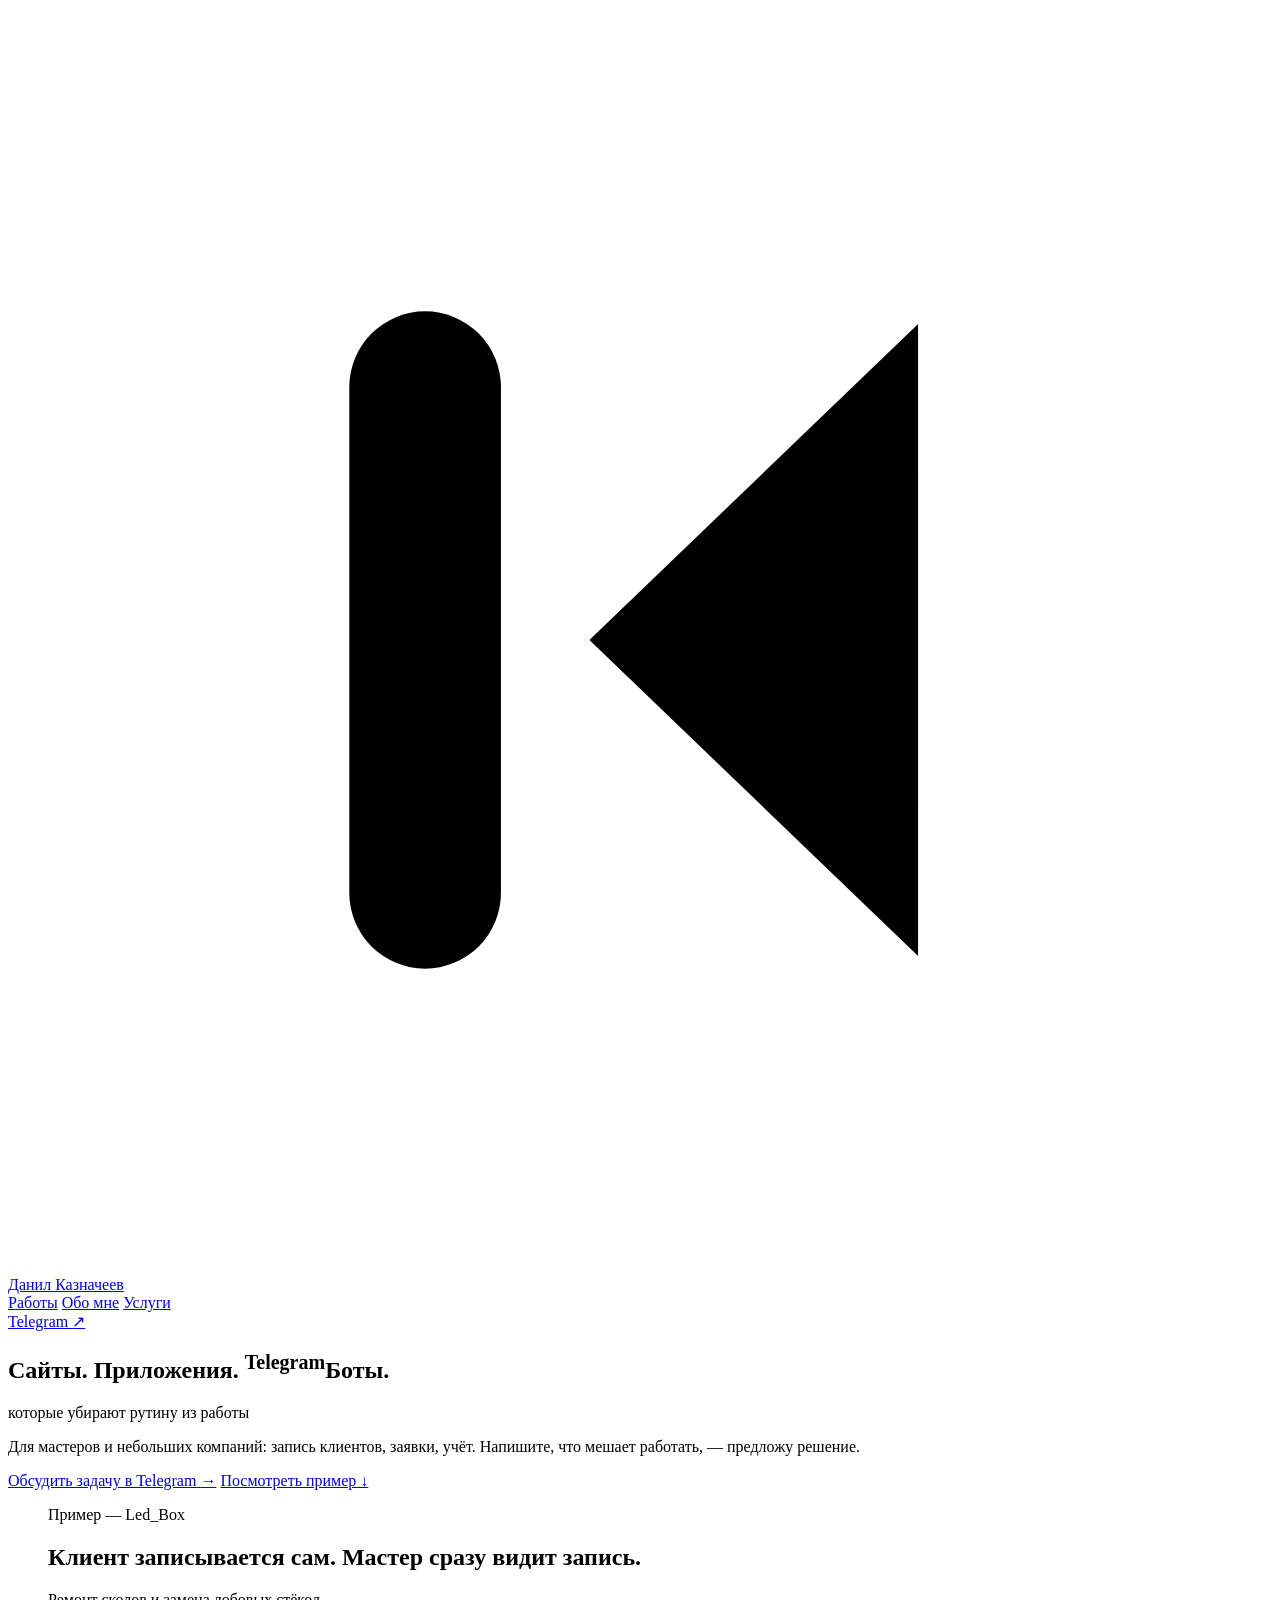
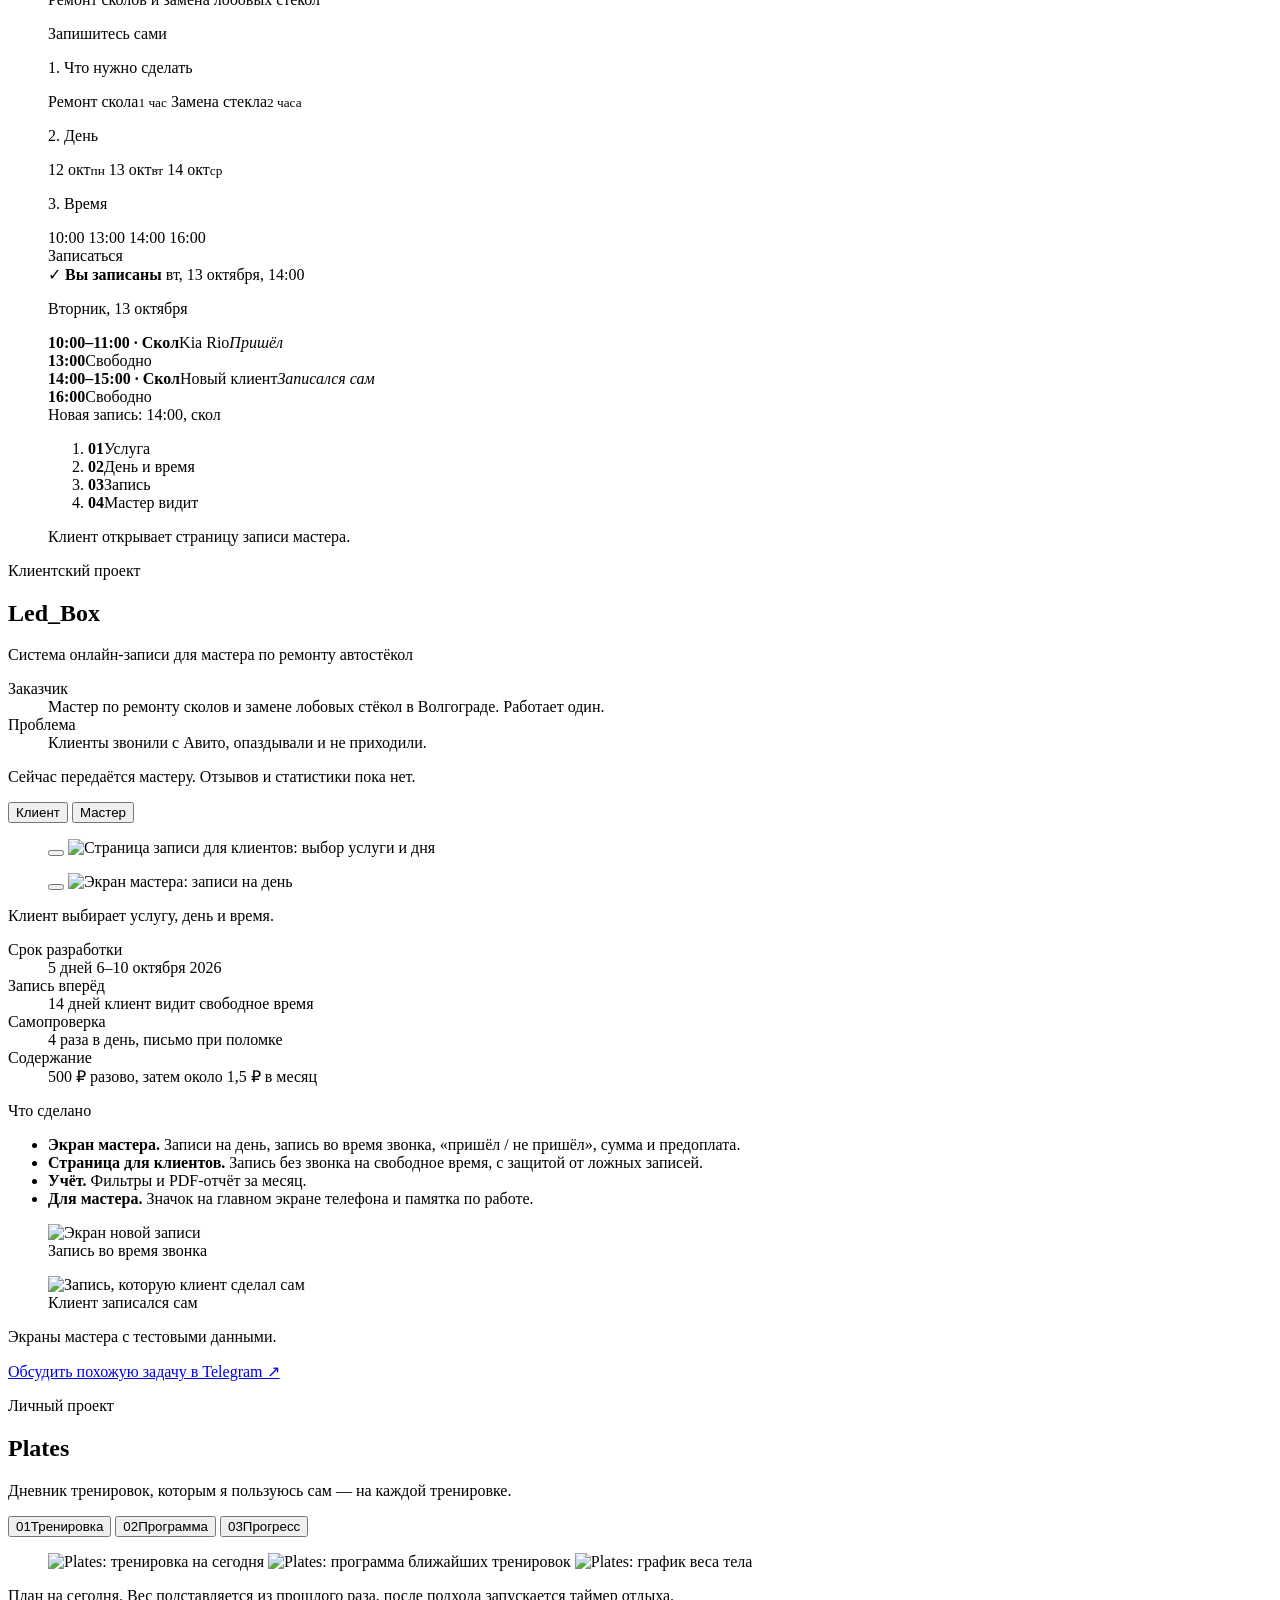
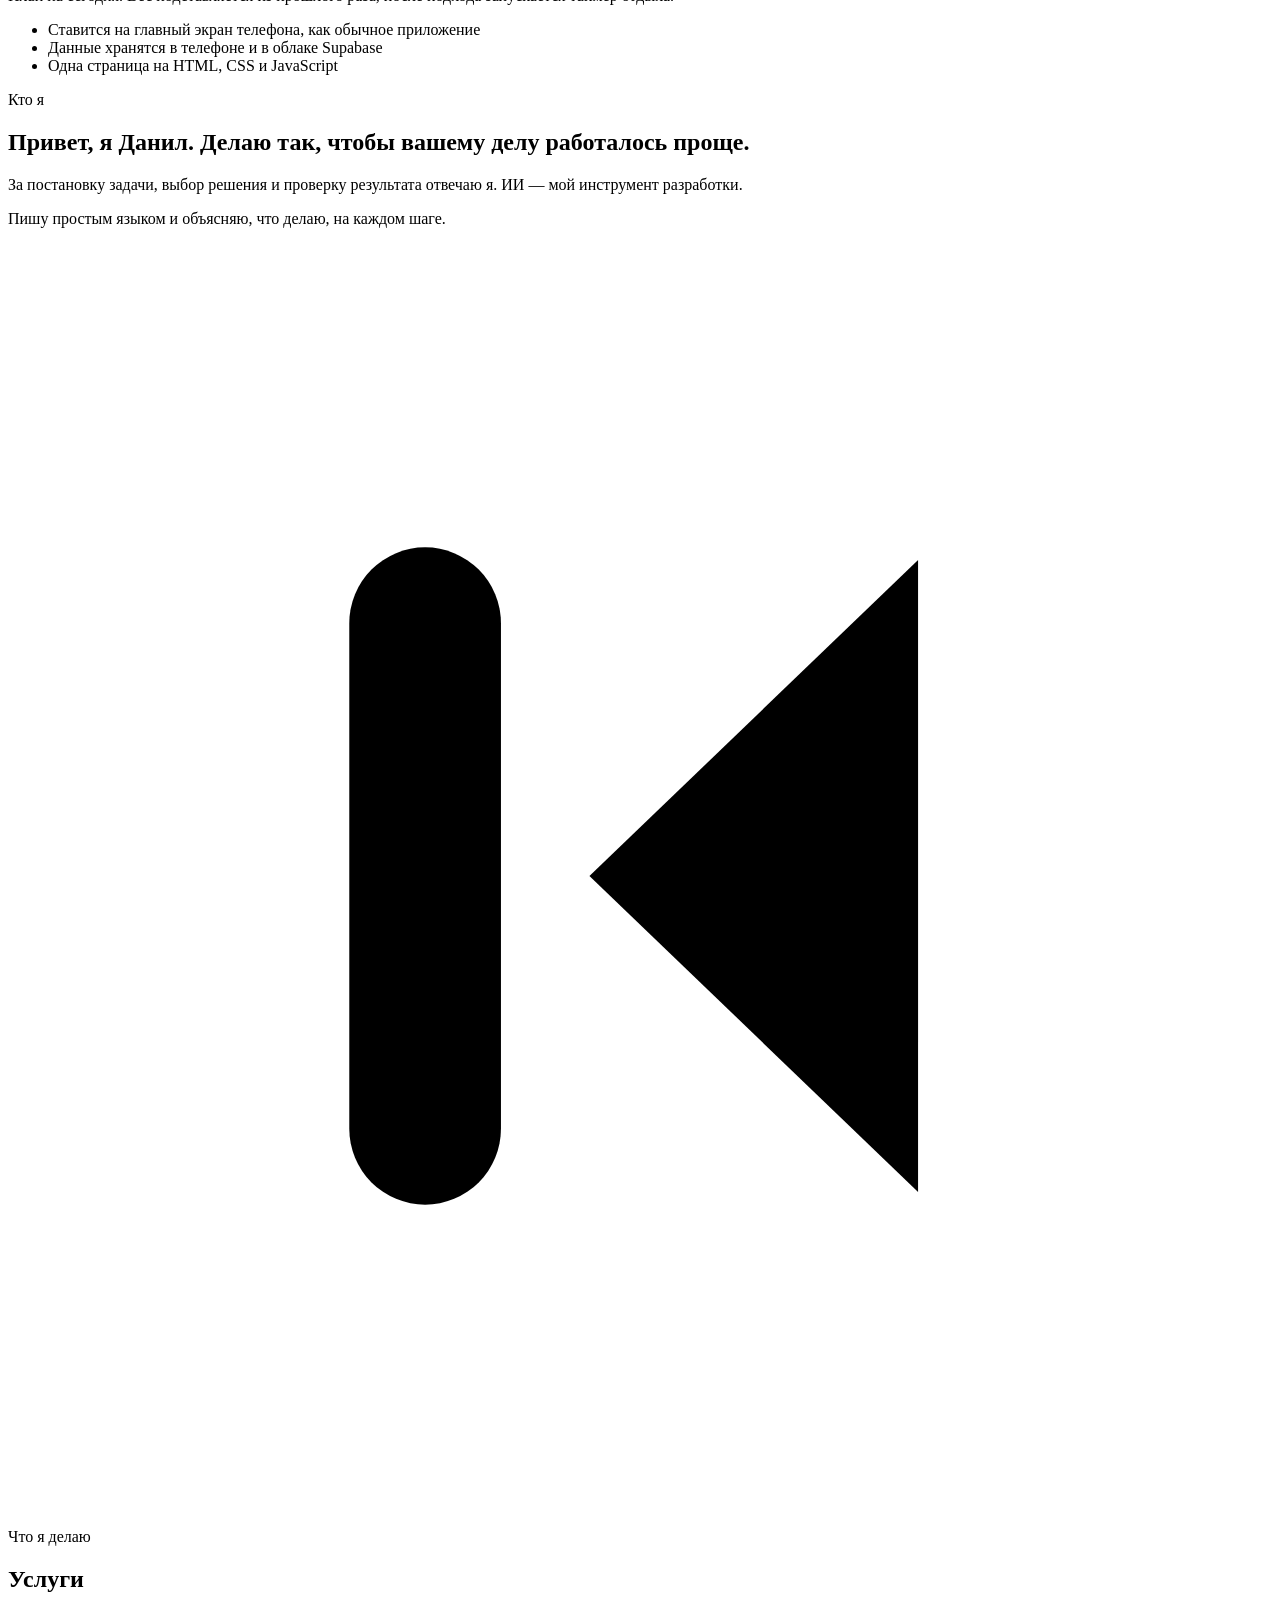
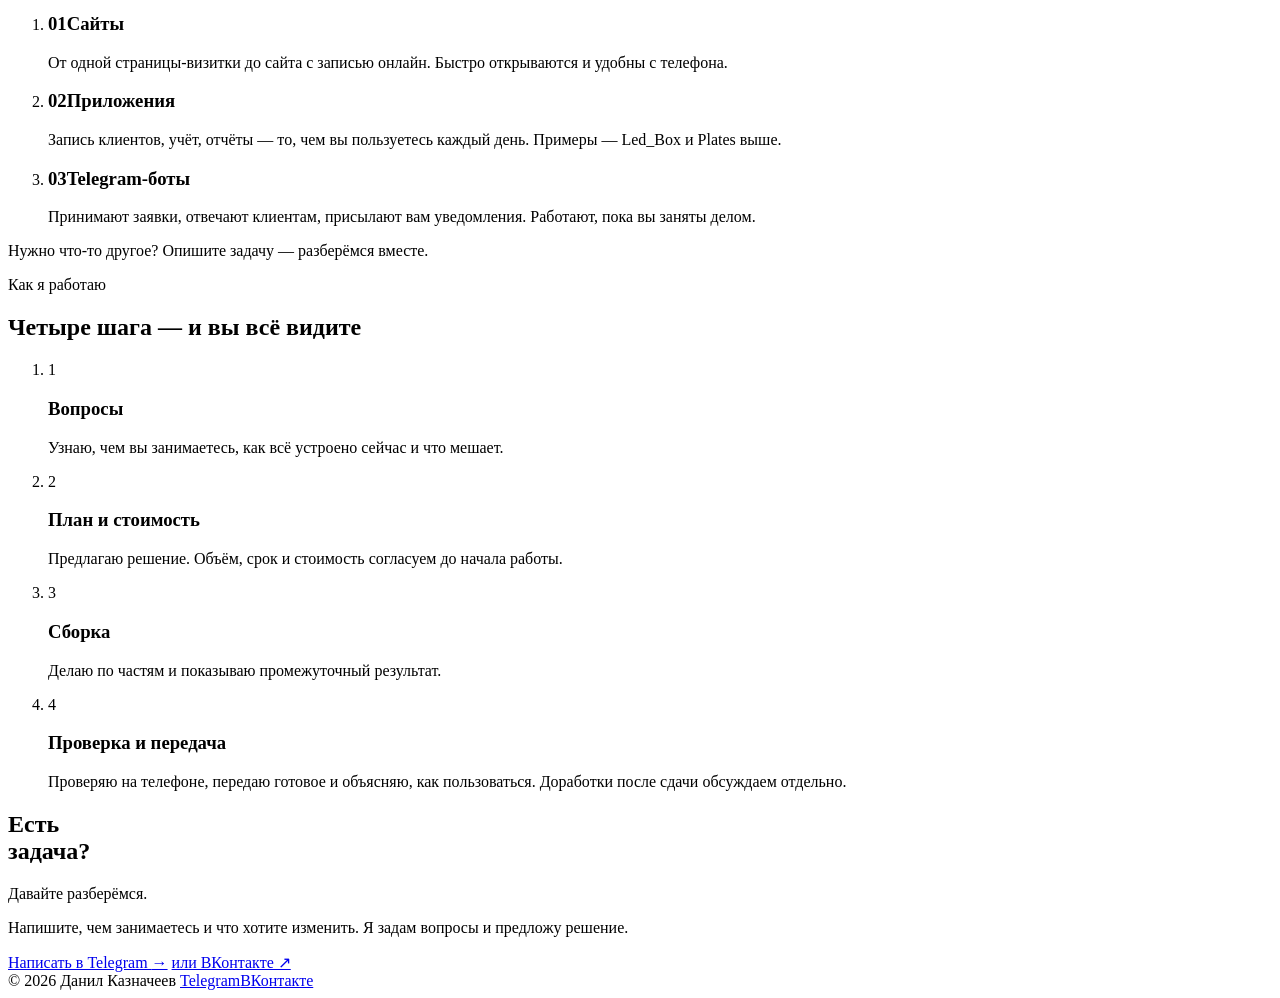
==== commit a4ca4584: "Update paths for assets in index.html" ====
--- a/index.html
+++ b/index.html
@@ -6,15 +6,15 @@
   <title>Данил Казначеев — сайты, приложения и Telegram-боты</title>
   <meta name="description" content="Делаю сайты, приложения и Telegram-боты для мастеров и малого бизнеса: запись клиентов, заявки, учёт.">
   <meta name="theme-color" content="#0c0d0f">
-  <link rel="icon" href="favicon.svg" type="image/svg+xml">
-  <link rel="apple-touch-icon" href="img/apple-touch-icon.png">
+  <link rel="icon" href="/portfolio-test/favicon.svg" type="image/svg+xml">
+  <link rel="apple-touch-icon" src="/portfolio-test/img/"apple-touch-icon.png">
 
   <!-- Превью ссылки в Telegram и ВК. После выкладки в интернет
        поменять адрес картинки на полный: https://<адрес сайта>/img/preview.png -->
   <meta property="og:type" content="website">
   <meta property="og:title" content="Данил Казначеев — сайты, приложения и Telegram-боты">
   <meta property="og:description" content="Для мастеров и малого бизнеса: запись клиентов, заявки, учёт.">
-  <meta property="og:image" content="img/preview.png">
+  <meta property="og:image" content="https://ggbbino.github.io/portfolio-test/img/"preview.png">
   <meta property="og:image:width" content="1200">
   <meta property="og:image:height" content="630">
   <meta name="twitter:card" content="summary_large_image">
@@ -22,7 +22,7 @@
   <link rel="preconnect" href="https://fonts.googleapis.com">
   <link rel="preconnect" href="https://fonts.gstatic.com" crossorigin>
   <link href="https://fonts.googleapis.com/css2?family=Onest:wght@400;500;700;800&display=swap" rel="stylesheet">
-  <link rel="stylesheet" href="style.css?v=5">
+  <link rel="stylesheet" href="/portfolio-test/style.css?v=5">
   <!-- Метка «скрипты работают»: без неё всё видно сразу, без анимаций -->
   <script>document.documentElement.classList.add("js");</script>
 </head>
@@ -152,11 +152,11 @@
         <div class="pair" id="pair" data-front="client">
           <figure class="pair__shot pair__shot--client" data-shot="client">
             <button class="pair__hit" type="button" aria-label="Показать экран клиента крупно"></button>
-            <img src="img/ledbox-zapis-klient.jpg" alt="Страница записи для клиентов: выбор услуги и дня" width="375" height="812" decoding="async">
+            <img src="/portfolio-test/img/"ledbox-zapis-klient.jpg" alt="Страница записи для клиентов: выбор услуги и дня" width="375" height="812" decoding="async">
           </figure>
           <figure class="pair__shot pair__shot--master" data-shot="master">
             <button class="pair__hit" type="button" aria-label="Показать экран мастера крупно"></button>
-            <img src="img/ledbox-ekran-den.png" alt="Экран мастера: записи на день" width="625" height="1306" decoding="async">
+            <img src="/portfolio-test/img/"ledbox-ekran-den.png" alt="Экран мастера: записи на день" width="625" height="1306" decoding="async">
           </figure>
         </div>
         <p class="pair__cap" id="pairCap">Клиент выбирает услугу, день и&nbsp;время.</p>
@@ -181,8 +181,8 @@
       </div>
 
       <div class="duo" data-reveal>
-        <figure><img src="img/ledbox-ekran-novaya-zapis.png" alt="Экран новой записи" width="625" height="1306" loading="lazy" decoding="async"><figcaption>Запись во&nbsp;время звонка</figcaption></figure>
-        <figure><img src="img/ledbox-ekran-zapisalsya-sam.png" alt="Запись, которую клиент сделал сам" width="625" height="1306" loading="lazy" decoding="async"><figcaption>Клиент записался сам</figcaption></figure>
+        <figure><img src="/portfolio-test/img/"ledbox-ekran-novaya-zapis.png" alt="Экран новой записи" width="625" height="1306" loading="lazy" decoding="async"><figcaption>Запись во&nbsp;время звонка</figcaption></figure>
+        <figure><img src="/portfolio-test/img/"ledbox-ekran-zapisalsya-sam.png" alt="Запись, которую клиент сделал сам" width="625" height="1306" loading="lazy" decoding="async"><figcaption>Клиент записался сам</figcaption></figure>
       </div>
       <p class="duo__note">Экраны мастера с&nbsp;тестовыми данными.</p>
 
@@ -202,9 +202,9 @@
           <button type="button" role="tab" id="pt-2" aria-selected="false" aria-controls="platesScreen" tabindex="-1"><span>03</span>Прогресс</button>
         </div>
         <figure class="plates__screen" id="platesScreen" role="tabpanel" aria-labelledby="pt-0" aria-describedby="platesCap" data-active="0">
-          <img src="img/plates-trenirovka.jpg" alt="Plates: тренировка на сегодня" width="590" height="1190" loading="lazy" decoding="async">
-          <img src="img/plates-programma.jpg" alt="Plates: программа ближайших тренировок" width="590" height="1190" loading="lazy" decoding="async" aria-hidden="true">
-          <img src="img/plates-progress.jpg" alt="Plates: график веса тела" width="590" height="1190" loading="lazy" decoding="async" aria-hidden="true">
+          <img src="/portfolio-test/img/"plates-trenirovka.jpg" alt="Plates: тренировка на сегодня" width="590" height="1190" loading="lazy" decoding="async">
+          <img src="/portfolio-test/img/"plates-programma.jpg" alt="Plates: программа ближайших тренировок" width="590" height="1190" loading="lazy" decoding="async" aria-hidden="true">
+          <img src="/portfolio-test/img/"plates-progress.jpg" alt="Plates: график веса тела" width="590" height="1190" loading="lazy" decoding="async" aria-hidden="true">
         </figure>
       </div>
       <p class="plates__cap" id="platesCap" aria-live="polite">План на&nbsp;сегодня. Вес подставляется из&nbsp;прошлого раза, после подхода запускается таймер отдыха.</p>
@@ -278,6 +278,6 @@
     <span class="foot__links"><a href="https://t.me/gagheie" target="_blank" rel="noopener">Telegram</a><a href="https://vk.ru/undeniablex" target="_blank" rel="noopener">ВКонтакте</a></span>
   </footer>
 
-  <script src="script.js?v=5"></script>
+  <script src="/portfolio-test/script.js?v=5"></script>
 </body>
 </html>
